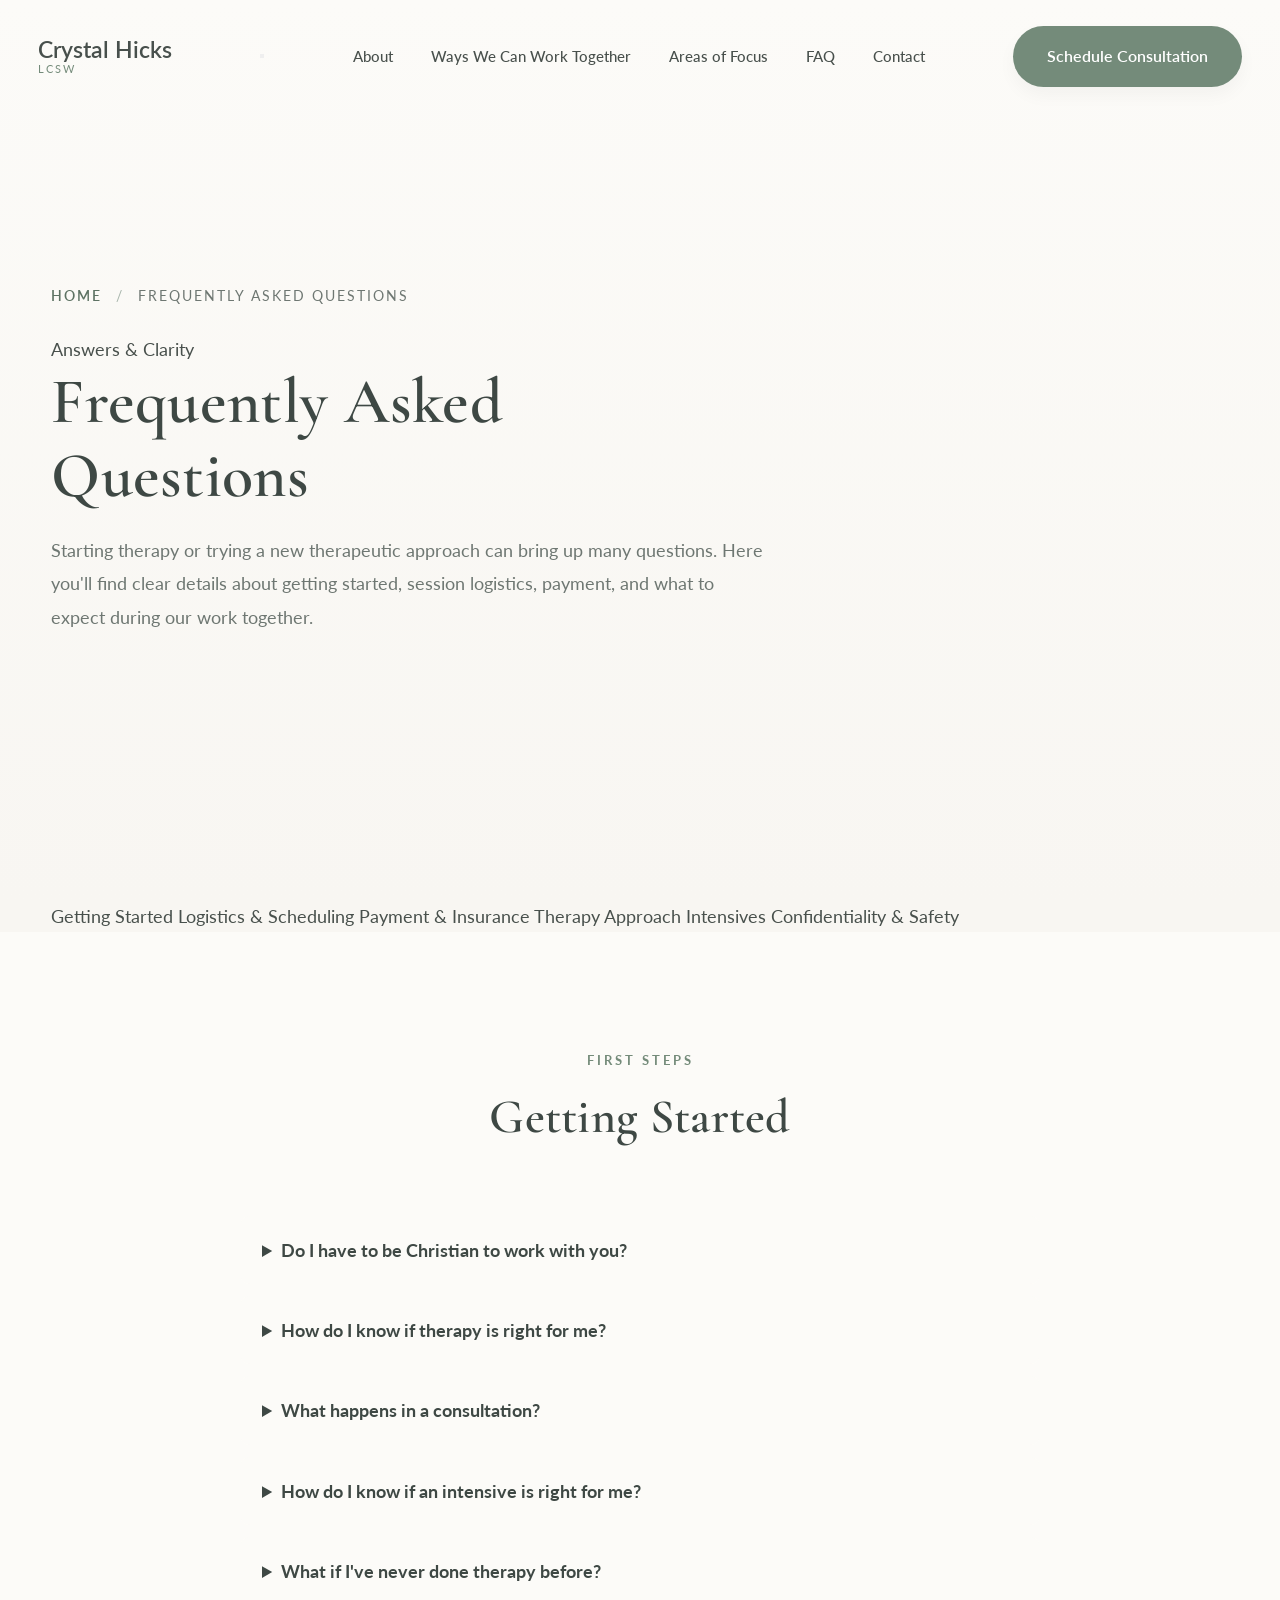
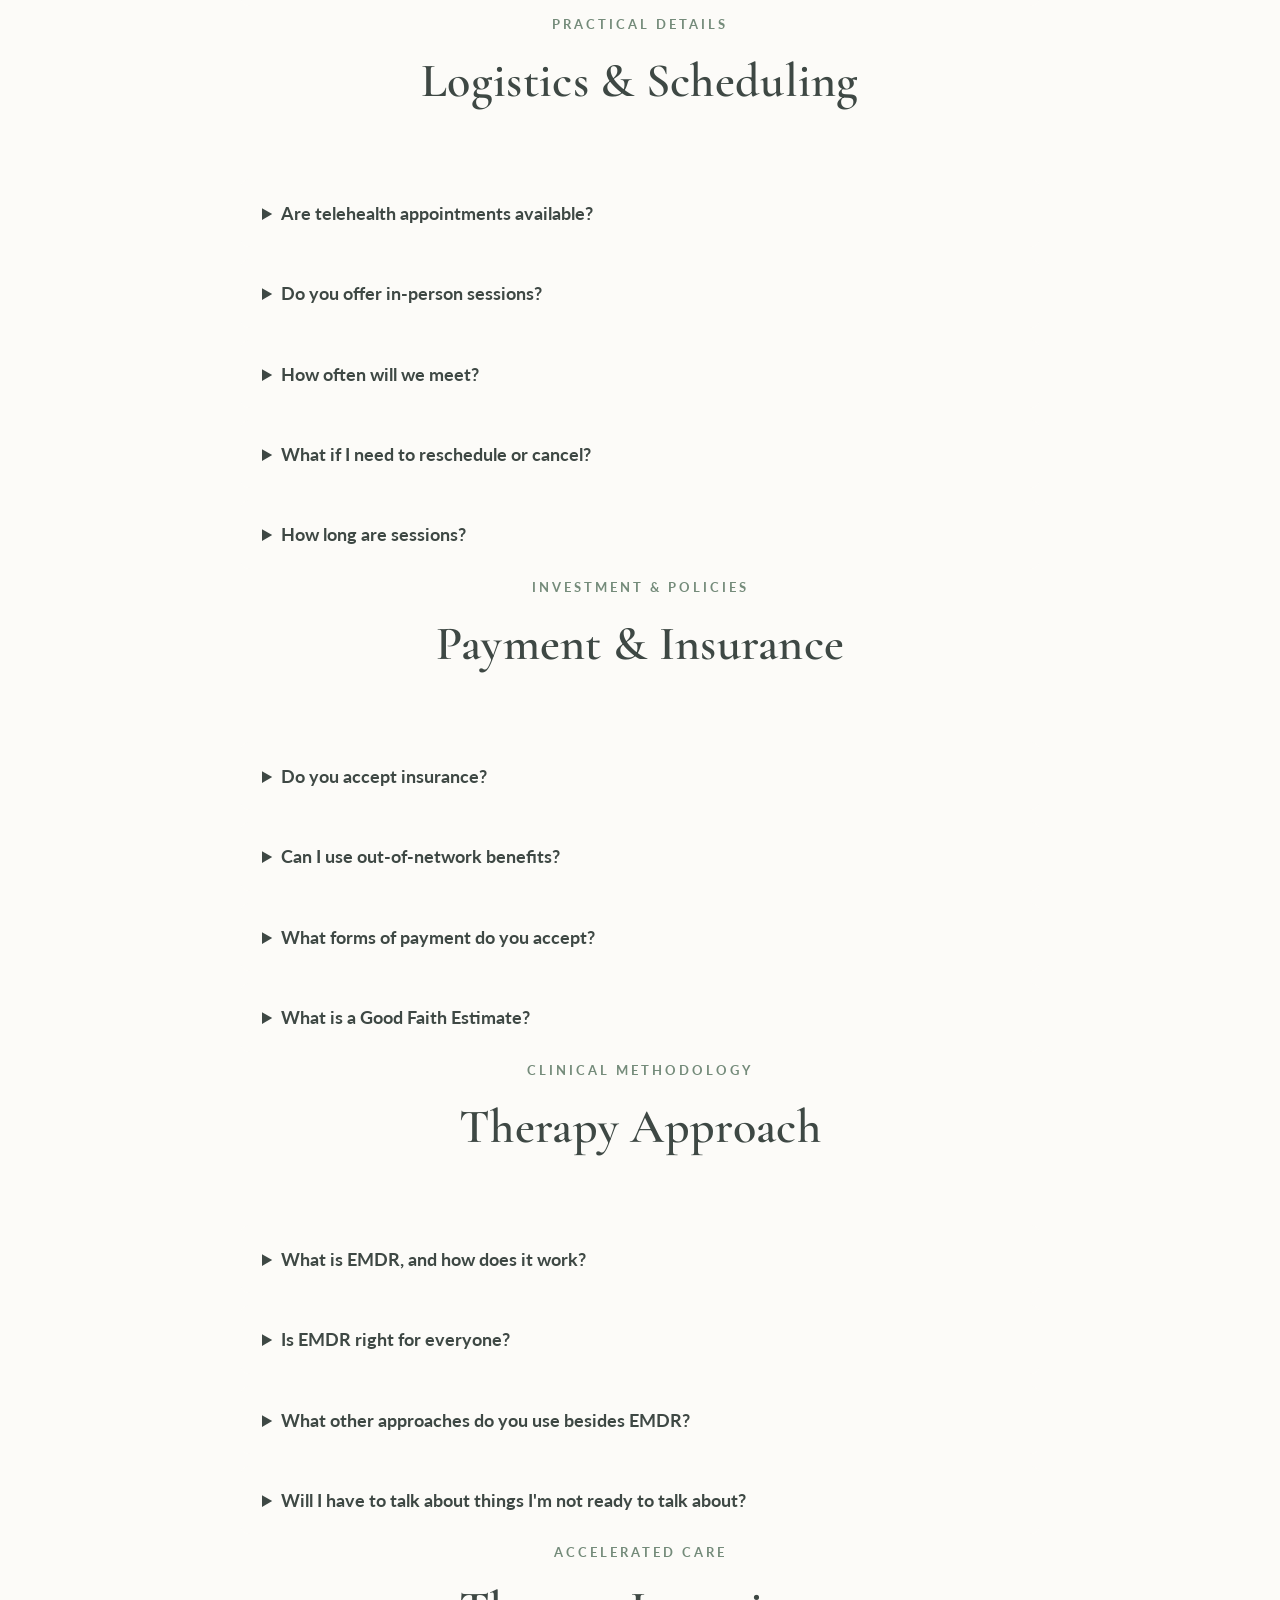
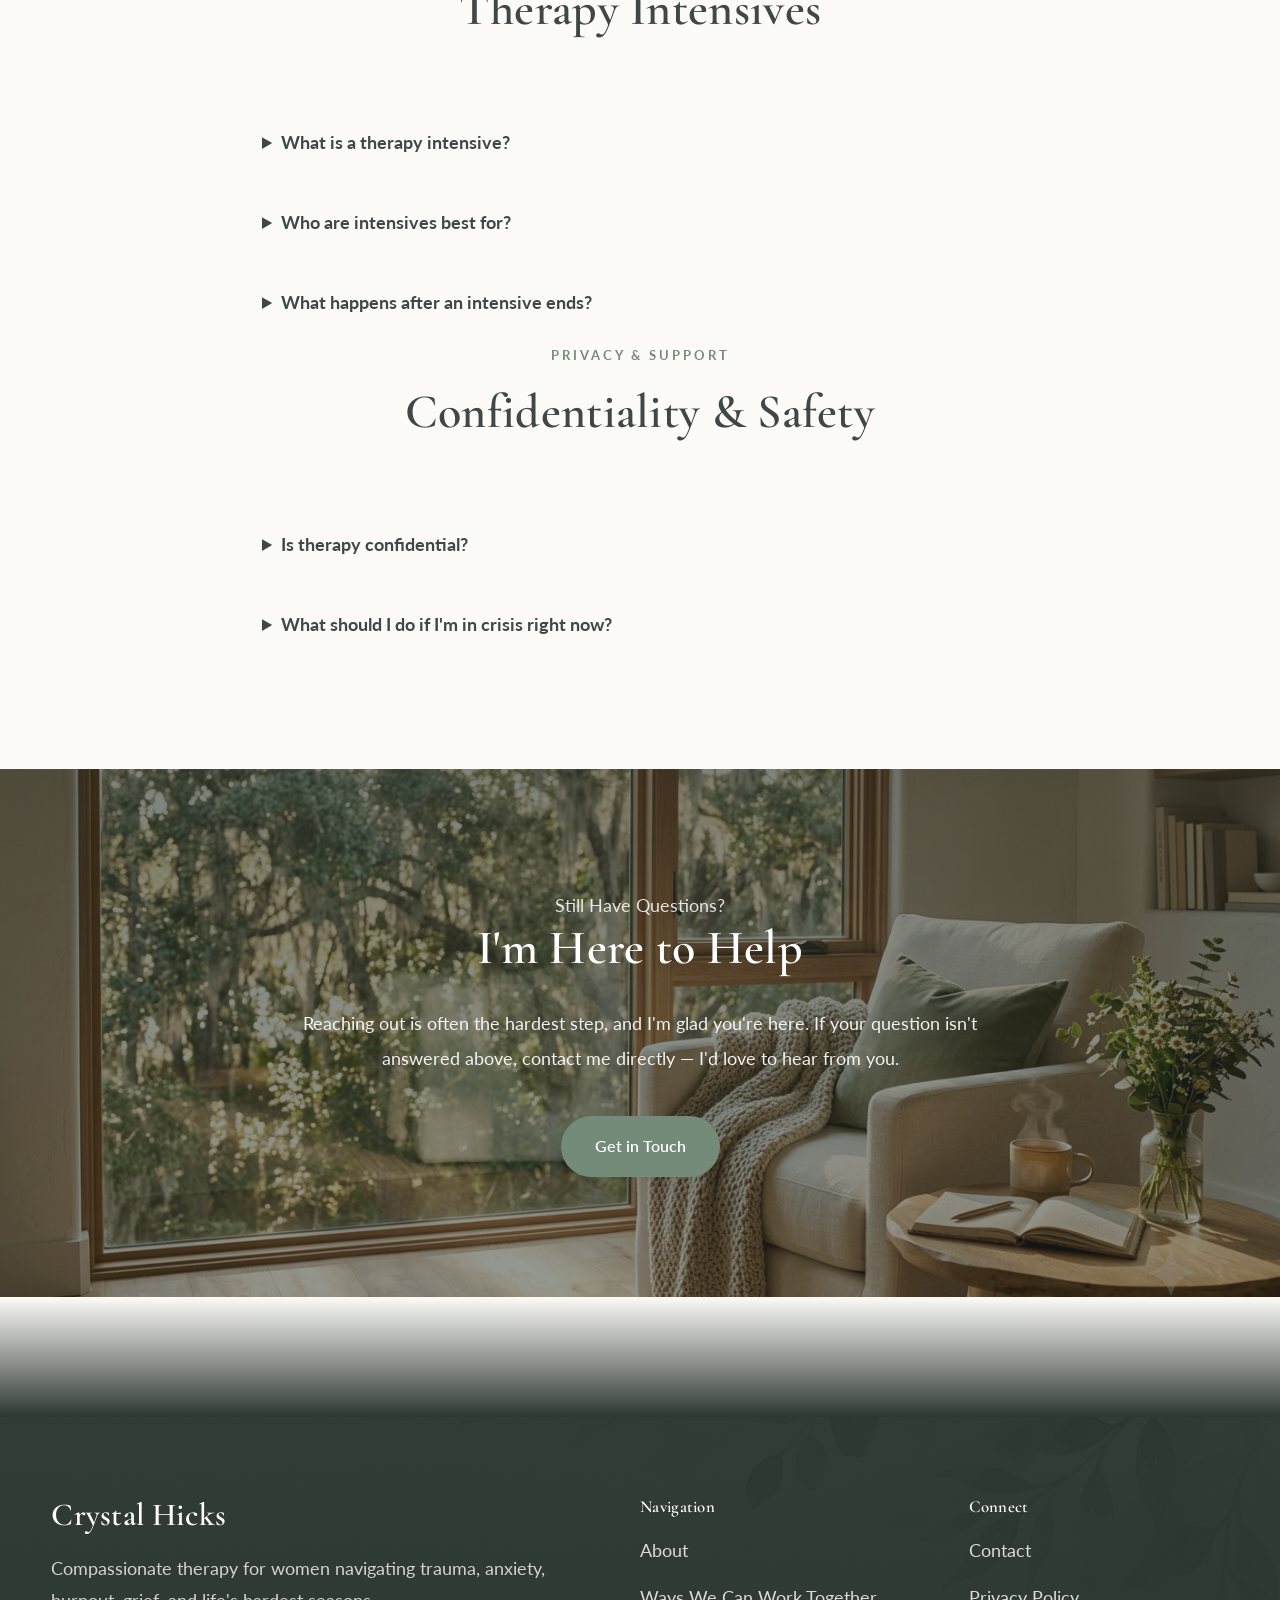
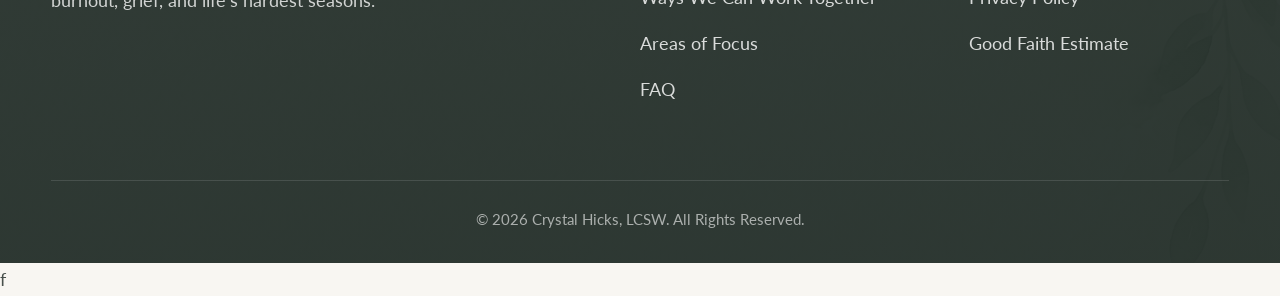
==== faq.html @ 6d74cfd7 "Add FAQ page structure in faq.html This file contains the HTML structure for the Frequently Asked Qu" ====
<!DOCTYPE html>
<html lang="en">

<head>
    <meta charset="UTF-8">
    <meta name="viewport" content="width=device-width, initial-scale=1.0">
    <title>Frequently Asked Questions | Crystal Hicks, LCSW</title>
    <meta name="description"
        content="Find answers to common questions about getting started with therapy, telehealth logistics, insurance, EMDR, and therapy intensives with Crystal Hicks, LCSW.">
    
    <link rel="preconnect" href="https://fonts.googleapis.com">
    <link rel="preconnect" href="https://fonts.gstatic.com" crossorigin>
    <link rel="stylesheet" href="css/styles.css">

    <script defer src="js/script.js"></script>
</head>

<body>

    <!-- ========================================= -->
    <!-- HEADER -->
    <!-- ========================================= -->
    <header id="header">
        <nav class="navbar">
            <a href="index.html" class="logo">
                <span class="logo-name">Crystal Hicks</span>
                <span class="logo-credentials">LCSW</span>
            </a>

            <button class="mobile-toggle" aria-label="Toggle Navigation">
                <span></span>
                <span></span>
                <span></span>
            </button>

            <div class="nav-links">
                <a href="index.html#about">About</a>
                <a href="ways_we_can_work_together.html">Ways We Can Work Together</a>
                <a href="index.html#focus">Areas of Focus</a>
                <a href="faq.html" class="active">FAQ</a>
                <a href="index.html#contact">Contact</a>
            </div>

            <a href="index.html#contact" class="btn btn-primary">
                Schedule Consultation
            </a>
        </nav>
    </header>

    <!-- ========================================= -->
    <!-- PAGE HERO -->
    <!-- ========================================= -->
    <section class="page-hero">
        <div class="container">
            <div class="breadcrumbs">
                <a href="index.html">Home</a>
                <span>/</span>
                Frequently Asked Questions
            </div>

            <div class="page-hero-content">
                <div class="eyebrow">Answers &amp; Clarity</div>
                <h1>Frequently Asked<br>Questions</h1>
                <p>
                    Starting therapy or trying a new therapeutic approach can bring up many questions. 
                    Here you'll find clear details about getting started, session logistics, payment, 
                    and what to expect during our work together.
                </p>
            </div>
        </div>
    </section>

    <!-- ========================================= -->
    <!-- FAQ CATEGORY NAV -->
    <!-- ========================================= -->
    <section class="faq-nav-section">
        <div class="container">
            <div class="faq-category-nav">
                <a href="#getting-started" class="faq-nav-link">Getting Started</a>
                <a href="#logistics" class="faq-nav-link">Logistics &amp; Scheduling</a>
                <a href="#payment" class="faq-nav-link">Payment &amp; Insurance</a>
                <a href="#approach" class="faq-nav-link">Therapy Approach</a>
                <a href="#intensives" class="faq-nav-link">Intensives</a>
                <a href="#confidentiality" class="faq-nav-link">Confidentiality &amp; Safety</a>
            </div>
        </div>
    </section>

    <!-- ========================================= -->
    <!-- MAIN FAQ CONTENT -->
    <!-- ========================================= -->
    <section class="section section-light">
        <div class="container narrow">

            <!-- GETTING STARTED -->
            <div id="getting-started" class="faq-category-block">
                <div class="section-header align-left">
                    <div class="eyebrow">First Steps</div>
                    <h2>Getting Started</h2>
                </div>

                <div class="faq-group">
                    <details>
                        <summary>Do I have to be Christian to work with you?</summary>
                        <p>No. My practice welcomes women from all backgrounds. Faith integration is always optional and only included if it aligns with your goals and preferences.</p>
                    </details>

                    <details>
                        <summary>How do I know if therapy is right for me?</summary>
                        <p>If you're feeling overwhelmed, stuck, or like you're carrying more than you can hold alone, therapy can help. You don't need a crisis or a diagnosis to benefit from support — many women come simply because they're ready for something to feel different.</p>
                    </details>

                    <details>
                        <summary>What happens in a consultation?</summary>
                        <p>The consultation is a brief, no-pressure conversation where we get to know each other. You'll share a little about what brings you to therapy, and I'll explain how I work so we can decide together whether it feels like a good fit.</p>
                    </details>

                    <details>
                        <summary>How do I know if an intensive is right for me?</summary>
                        <p>During your consultation we'll discuss your goals, history, schedule, and determine together whether weekly sessions or an intensive experience is the best fit.</p>
                    </details>

                    <details>
                        <summary>What if I've never done therapy before?</summary>
                        <p>That's completely okay. We'll go at your pace, and I'll walk you through what to expect at each step. There's no "wrong way" to begin.</p>
                    </details>
                </div>
            </div>

            <!-- LOGISTICS & SCHEDULING -->
            <div id="logistics" class="faq-category-block">
                <div class="section-header align-left">
                    <div class="eyebrow">Practical Details</div>
                    <h2>Logistics &amp; Scheduling</h2>
                </div>

                <div class="faq-group">
                    <details>
                        <summary>Are telehealth appointments available?</summary>
                        <p>Yes. Secure telehealth appointments are available throughout the state of Florida for clients who prefer remote therapy.</p>
                    </details>

                    <details>
                        <summary>Do you offer in-person sessions?</summary>
                        <p>In-person sessions are not currently offered.</p>
                    </details>

                    <details>
                        <summary>How often will we meet?</summary>
                        <p>Most clients begin with weekly or bi-weekly sessions. Some prefer the focused pace of a therapy intensive instead. We'll figure out what fits your life and your goals during your consultation.</p>
                    </details>

                    <details>
                        <summary>What if I need to reschedule or cancel?</summary>
                        <p>Please provide at least 24 hours' notice. Late cancellations or missed appointments may be subject to a fee.</p>
                    </details>

                    <details>
                        <summary>How long are sessions?</summary>
                        <p>Standard sessions are 50 minutes. Extended 90-minute sessions are also available for deeper processing or EMDR work, along with 1-day and 2-day therapy intensives for those wanting more concentrated support.</p>
                    </details>
                </div>
            </div>

            <!-- PAYMENT & INSURANCE -->
            <div id="payment" class="faq-category-block">
                <div class="section-header align-left">
                    <div class="eyebrow">Investment &amp; Policies</div>
                    <h2>Payment &amp; Insurance</h2>
                </div>

                <div class="faq-group">
                    <details>
                        <summary>Do you accept insurance?</summary>
                        <p>This practice is self-pay, allowing therapy to remain personalized, private, and focused entirely on your treatment goals rather than insurance requirements.</p>
                    </details>

                    <details>
                        <summary>Can I use out-of-network benefits?</summary>
                        <p>Yes — upon request, I can provide a superbill you can submit to your insurance company for possible out-of-network reimbursement. Coverage varies by plan, so I'd recommend checking with your insurer directly.</p>
                    </details>

                    <details>
                        <summary>What forms of payment do you accept?</summary>
                        <p>HSA/FSA cards, debit, and credit cards are accepted.</p>
                    </details>

                    <details>
                        <summary>What is a Good Faith Estimate?</summary>
                        <p>Under the No Surprises Act, clients who are not using insurance have the right to receive a Good Faith Estimate of expected costs before treatment begins. <a href="#good-faith-estimate" class="inline-link">Learn more about Good Faith Estimates</a>.</p>
                    </details>
                </div>
            </div>

            <!-- THERAPY APPROACH -->
            <div id="approach" class="faq-category-block">
                <div class="section-header align-left">
                    <div class="eyebrow">Clinical Methodology</div>
                    <h2>Therapy Approach</h2>
                </div>

                <div class="faq-group">
                    <details>
                        <summary>What is EMDR, and how does it work?</summary>
                        <p>EMDR (Eye Movement Desensitization and Reprocessing) is an evidence-based therapy that helps the brain process distressing memories so they no longer carry the same emotional intensity. Many clients find it allows them to move forward with greater peace, confidence, and emotional freedom.</p>
                    </details>

                    <details>
                        <summary>Is EMDR right for everyone?</summary>
                        <p>Not necessarily — readiness for EMDR depends on your history, goals, and where you are in your healing process. We'll discuss whether it's a good fit for you together, and there's no pressure to move faster than feels right.</p>
                    </details>

                    <details>
                        <summary>What other approaches do you use besides EMDR?</summary>
                        <p>My work is trauma-informed and evidence-based, drawing on approaches tailored to each client's needs and pace. Every treatment plan is personalized rather than one-size-fits-all. I often incorporate modalities such as Cognitive Behavioral Therapy (CBT) and Acceptance and Commitment Therapy (ACT).</p>
                    </details>

                    <details>
                        <summary>Will I have to talk about things I'm not ready to talk about?</summary>
                        <p>No. You are always in control of your pace. Healing happens safely — not by force.</p>
                    </details>
                </div>
            </div>

            <!-- INTENSIVES -->
            <div id="intensives" class="faq-category-block">
                <div class="section-header align-left">
                    <div class="eyebrow">Accelerated Care</div>
                    <h2>Therapy Intensives</h2>
                </div>

                <div class="faq-group">
                    <details>
                        <summary>What is a therapy intensive?</summary>
                        <p>An intensive is an extended block of therapy time — either a single day or two days — designed for women who want meaningful progress without waiting months of weekly sessions. It includes built-in breaks for rest and reflection, and a clear aftercare plan.</p>
                    </details>

                    <details>
                        <summary>Who are intensives best for?</summary>
                        <p>Women navigating complex trauma, major life transitions, or those who want focused, concentrated progress — as well as women with limited time for ongoing weekly therapy but who still want deep, meaningful work.</p>
                    </details>

                    <details>
                        <summary>What happens after an intensive ends?</summary>
                        <p>You'll leave with a personalized aftercare plan and recommendations for continued support, whether that means periodic check-ins, weekly sessions, or simply integrating what you've learned on your own.</p>
                    </details>
                </div>
            </div>

            <!-- CONFIDENTIALITY & SAFETY -->
            <div id="confidentiality" class="faq-category-block">
                <div class="section-header align-left">
                    <div class="eyebrow">Privacy &amp; Support</div>
                    <h2>Confidentiality &amp; Safety</h2>
                </div>

                <div class="faq-group">
                    <details>
                        <summary>Is therapy confidential?</summary>
                        <p>Yes. What you share in session is protected by confidentiality laws, with a few limited legal exceptions (such as risk of harm to yourself or others, or abuse of a child, elder, or dependent adult) — I'll review these with you at the start of our work together.</p>
                    </details>

                    <details>
                        <summary>What should I do if I'm in crisis right now?</summary>
                        <div class="crisis-box">
                            <p><strong>If you are in crisis or experiencing a mental health emergency:</strong></p>
                            <p>Please call or text <strong>988</strong> (Suicide &amp; Crisis Lifeline), available 24/7, or go to your nearest emergency room.</p>
                            <p class="small-note"><em>Please note: This website and contact form are not monitored in real time.</em></p>
                        </div>
                    </details>
                </div>
            </div>

        </div>
    </section>

    <!-- ========================================= -->
    <!-- CLOSING CTA -->
    <!-- ========================================= -->
    <section class="cta-section">
        <div class="cta-overlay">
            <div class="container">
                <div class="cta-content fade-up">
                    <div class="eyebrow">Still Have Questions?</div>
                    <h2>I'm Here to Help</h2>
                    <p>
                        Reaching out is often the hardest step, and I'm glad you're here. 
                        If your question isn't answered above, contact me directly — I'd love to hear from you.
                    </p>
                    <a href="index.html#contact" class="btn btn-primary">
                        Get in Touch
                    </a>
                </div>
            </div>
        </div>
    </section>

    <!-- ========================================= -->
    <!-- FOOTER -->
    <!-- ========================================= -->
    <div class="footer-transition"></div>
    <footer>
        <div class="container">
            <div class="footer-grid">
                <div>
                    <h3>Crystal Hicks</h3>
                    <p>
                        Compassionate therapy for women navigating
                        trauma, anxiety, burnout, grief, and life's
                        hardest seasons.
                    </p>
                </div>
                <div>
                    <h4>Navigation</h4>
                    <a href="index.html#about">About</a>
                    <a href="ways_we_can_work_together.html">Ways We Can Work Together</a>
                    <a href="index.html#focus">Areas of Focus</a>
                    <a href="faq.html">FAQ</a>
                </div>
                <div>
                    <h4>Connect</h4>
                    <a href="index.html#contact">Contact</a>
                    <a href="#">Privacy Policy</a>
                    <a href="#">Good Faith Estimate</a>
                </div>
            </div>
            <div class="footer-bottom">
                © 2026 Crystal Hicks, LCSW. All Rights Reserved.
            </div>
        </div>
    </footer>

</body>
</html>f
---- css/styles.css ----
/*=========================================================
 Crystal Hicks, LCSW
 Boutique Therapy Website
 Design System v1.0
=========================================================*/


/*=========================================================
Google Fonts
=========================================================*/

@import url('https://fonts.googleapis.com/css2?family=Cormorant+Garamond:wght@400;500;600;700&family=Lato:wght@300;400;500;700&display=swap');


/*=========================================================
CSS Variables
=========================================================*/

:root{

/* Brand Colors */

--sage:#748B7A;
--sage-light:#A7B5AB;
--sage-dark:#5D7263;

--cream:#F8F6F2;
--warm-white:#FCFBF8;
--taupe:#C9B8A6;
--charcoal:#3E4844;

--gold:#B59A62;

--text:#48504C;
--text-light:#6E7772;

--white:#FFFFFF;

--shadow-sm:
0 8px 18px rgba(0,0,0,.04);

--shadow-md:
0 18px 45px rgba(0,0,0,.08);

--shadow-lg:
0 35px 80px rgba(0,0,0,.12);

--radius-sm:10px;
--radius-md:18px;
--radius-lg:28px;

--transition:.35s ease;

--content-width:1200px;

}



/*=========================================================
Reset
=========================================================*/

*{
margin:0;
padding:0;
box-sizing:border-box;
}

html{

scroll-behavior:smooth;

}

body{

background:var(--cream);

font-family:'Lato',sans-serif;

color:var(--text);

font-size:18px;

line-height:1.8;

-webkit-font-smoothing:antialiased;

overflow-x:hidden;

}



/*=========================================================
Typography
=========================================================*/

h1,
h2,
h3,
h4{

font-family:"Cormorant Garamond",serif;

font-weight:600;

color:var(--charcoal);

letter-spacing:.3px;

line-height:1.15;

}

h1{

font-size:4.6rem;

margin-bottom:28px;

}

h2{

font-size:3rem;

margin-bottom:18px;

}

h3{

font-size:2rem;

margin-bottom:16px;

}

h4{

font-size:1.35rem;

}

p{

margin-bottom:20px;

color:var(--text-light);

}

strong{

color:var(--charcoal);

font-weight:700;

}

a{

text-decoration:none;

transition:var(--transition);

color:inherit;

}

ul{

list-style:none;

}



/*=========================================================
Images
=========================================================*/

img{

max-width:100%;

display:block;

}



/*=========================================================
Containers
=========================================================*/

.container{

width:min(92%,var(--content-width));

margin:auto;

}

.section{

padding:110px 0;

position:relative;

}

.section-light{

background:var(--warm-white);

}

.section-cream{

background:var(--cream);

}



/*=========================================================
Buttons
=========================================================*/

.btn{

display:inline-flex;

align-items:center;

justify-content:center;

padding:16px 34px;

border-radius:999px;

font-weight:600;

font-size:1rem;

cursor:pointer;

transition:var(--transition);

}

.btn-primary{

background:var(--sage);

color:white;

box-shadow:var(--shadow-sm);

}

.btn-primary:hover{

background:var(--sage-dark);

transform:translateY(-3px);

box-shadow:var(--shadow-md);

}

.btn-outline{

background:white;

border:2px solid var(--sage);

color:var(--sage);

}

.btn-outline:hover{

background:var(--sage);

color:white;

}



/*=========================================================
Navigation
=========================================================*/

header{

position:fixed;

top:0;

left:0;

width:100%;

z-index:1000;

transition:.4s;

}

header.scrolled{

background:rgba(252,251,248,.96);

backdrop-filter:blur(14px);

box-shadow:0 2px 18px rgba(0,0,0,.05);

}

nav{

width:min(94%,1300px);

margin:auto;

display:flex;

justify-content:space-between;

align-items:center;

padding:26px 0;

}

.logo{

    display:flex;

    flex-direction:column;

    justify-content:center;

    line-height:1.1;

}

.logo-name{

    font-size:1.45rem;

    font-weight:600;

}

.logo-credentials{

    font-size:.70rem;

    letter-spacing:.18em;

    color:var(--sage);

    text-transform:uppercase;

}

.nav-links{

display:flex;

align-items:center;

gap:38px;

}

.nav-links a{

font-size:.95rem;

font-weight:500;

position:relative;

}

.nav-links a::after{

content:"";

position:absolute;

left:0;

bottom:-6px;

width:0;

height:2px;

background:var(--sage);

transition:var(--transition);

}

.nav-links a:hover::after{

width:100%;

}



/*=========================================================
Hero
=========================================================*/

.hero{

padding-top:180px;

padding-bottom:130px;

min-height:100vh;

display:flex;

align-items:center;

background:linear-gradient(
180deg,
#fcfbf8 0%,
#f8f6f2 100%
);

}

.hero-grid{

display:grid;

grid-template-columns:1.15fr .85fr;

gap:80px;

align-items:center;

}

.hero-text{

max-width:620px;

}

.hero-subtitle{

text-transform:uppercase;

letter-spacing:4px;

font-size:.85rem;

font-weight:700;

color:var(--sage);

margin-bottom:18px;

}

.hero h1{

margin-bottom:24px;

}

.hero p{

font-size:1.18rem;

margin-bottom:36px;

}

.hero-buttons{

display:flex;

gap:18px;

flex-wrap:wrap;

margin-top:30px;

}



/*=========================================================
Hero Image
=========================================================*/

.hero-image{

position:relative;

}

.hero-image img{

border-radius:30px;

box-shadow:var(--shadow-lg);

}

.hero-image::before{

content:"";

position:absolute;

width:95%;

height:95%;

background:var(--sage-light);

opacity:.18;

top:-25px;

right:-25px;

border-radius:30px;

z-index:-1;

}

.hero-badge{

position:absolute;

bottom:25px;

left:-35px;

background:white;

padding:22px 28px;

border-radius:20px;

box-shadow:var(--shadow-md);

max-width:260px;

}

.hero-badge h4{

margin-bottom:8px;

}

.hero-badge p{

font-size:.9rem;

margin:0;

}
/*=========================================================
SECTION HEADERS
=========================================================*/

.section-header{

    max-width:760px;

    margin:0 auto 70px;

    text-align:center;

}

.section-header .eyebrow{

    display:inline-block;

    color:var(--sage);

    font-size:.8rem;

    text-transform:uppercase;

    letter-spacing:3px;

    font-weight:700;

    margin-bottom:18px;

}

.section-header h2{

    margin-bottom:20px;

}

.section-header p{

    font-size:1.1rem;

}



/*=========================================================
WAYS WE CAN WORK TOGETHER
=========================================================*/

.services{

    display:grid;

    grid-template-columns:repeat(4,1fr);

    gap:28px;

}

.service-card{

    background:var(--warm-white);

    border-radius:26px;

    overflow:hidden;

    box-shadow:var(--shadow-sm);

    transition:var(--transition);

    display:flex;

    flex-direction:column;

    height:100%;

}

.service-card:hover{

    transform:translateY(-10px);

    box-shadow:var(--shadow-lg);

}

.service-image{

    aspect-ratio:4/3;

    overflow:hidden;

    background:#d8ddd9;

}

.service-image img{

    width:100%;

    height:100%;

    object-fit:cover;

    transition:1.2s;

}

.service-card:hover .service-image img{

    transform:scale(1.08);

}

.service-content{

    padding:32px;

    display:flex;

    flex-direction:column;

    flex:1;

}

.service-content h3{

    margin-bottom:16px;

}

.service-content p{

    margin-bottom:24px;

}

.service-list{

    margin-top:auto;

}

.service-list li{

    margin-bottom:10px;

    color:var(--text);

    padding-left:22px;

    position:relative;

}

.service-list li::before{

    content:"✓";

    position:absolute;

    left:0;

    color:var(--sage);

    font-weight:bold;

}



/*=========================================================
AREAS OF FOCUS
=========================================================*/

.focus-grid{

    display:grid;

    grid-template-columns:repeat(2,1fr);

    gap:40px;

}

.focus-card{

    display:grid;

    grid-template-columns:230px 1fr;

    background:white;

    border-radius:28px;

    overflow:hidden;

    box-shadow:var(--shadow-sm);

    transition:var(--transition);

}

.focus-card:hover{

    transform:translateY(-8px);

    box-shadow:var(--shadow-md);

}

.focus-photo{

    overflow:hidden;

}

.focus-photo img{

    width:100%;

    height:100%;

    object-fit:cover;

    transition:1s;

}

.focus-card:hover img{

    transform:scale(1.06);

}

.focus-content{

    padding:34px;

}

.focus-content h3{

    margin-bottom:14px;

}

.focus-content p{

    margin-bottom:18px;

}

.focus-tags{

    display:flex;

    flex-wrap:wrap;

    gap:10px;

    margin-top:22px;

}

.focus-tags span{

    background:rgba(116,139,122,.12);

    color:var(--sage-dark);

    padding:8px 14px;

    border-radius:999px;

    font-size:.82rem;

    font-weight:600;

}



/*=========================================================
EMDR FEATURE
=========================================================*/

.emdr{

    display:grid;

    grid-template-columns:1fr 1fr;

    gap:80px;

    align-items:center;

}

.emdr-photo{

    position:relative;

}

.emdr-photo img{

    border-radius:28px;

    box-shadow:var(--shadow-lg);

}

.emdr-photo::after{

    content:"";

    position:absolute;

    inset:-20px;

    border:2px solid rgba(116,139,122,.2);

    border-radius:30px;

    z-index:-1;

}

.emdr-content ul{

    margin-top:28px;

}

.emdr-content li{

    margin-bottom:16px;

    padding-left:28px;

    position:relative;

}

.emdr-content li::before{

    content:"✦";

    color:var(--sage);

    position:absolute;

    left:0;

}



/*=========================================================
ABOUT SECTION
=========================================================*/

.about-section{

    position:relative;

    overflow:hidden;

    background-image:
        linear-gradient(
            rgba(252,251,248,.90),
            rgba(248,246,242,.92)
        ),
        url("../images/about-background.jpg");

    background-size:cover;

    background-position:center center;

    background-repeat:no-repeat;

}

.about{

    display:grid;

    grid-template-columns:420px 1fr;

    gap:90px;

    align-items:center;

    position:relative;

    z-index:2;

}

.about-photo{

    position:relative;

}

.about-photo img{

    width:100%;

    display:block;

    border-radius:34px;

    border:8px solid rgba(255,255,255,.95);

    box-shadow:
        0 25px 70px rgba(0,0,0,.15);

}

.about-photo::after{

    content:"";

    position:absolute;

    width:100%;

    height:100%;

    top:22px;

    left:22px;

    border-radius:34px;

    border:2px solid rgba(116,139,122,.18);

    z-index:-1;

}

.about-content{

    max-width:700px;

}

.about-content h2{

    margin-bottom:28px;

}

.about-content p{

    font-size:1.08rem;

    margin-bottom:24px;

}

.credentials{

    margin:38px 0;

}



/*=========================================================
QUOTE BLOCK
=========================================================*/

.quote{

    background:white;

    border-left:6px solid var(--sage);

    padding:40px;

    border-radius:20px;

    box-shadow:var(--shadow-sm);

    margin-top:50px;

}

.quote p{

    font-family:"Cormorant Garamond",serif;

    font-size:2rem;

    color:var(--charcoal);

    line-height:1.4;

    margin-bottom:16px;

}

.quote span{

    color:var(--sage);

    font-weight:600;

}



/*=========================================================
FAQ
=========================================================*/

.faq{

    max-width:900px;

    margin:auto;

}

.faq-item{

    background:white;

    border-radius:18px;

    margin-bottom:18px;

    overflow:hidden;

    box-shadow:var(--shadow-sm);

}

.faq-question{

    padding:28px 34px;

    cursor:pointer;

    display:flex;

    justify-content:space-between;

    align-items:center;

    font-weight:700;

}

.faq-question:hover{

    background:#fafaf8;

}

.faq-answer{

    padding:0 34px;

    max-height:0;

    overflow:hidden;

    transition:max-height .45s ease,padding .35s ease;

}

.faq-item.active .faq-answer{

    max-height:500px;

    padding:0 34px 30px;

}

.faq-icon{

    font-size:1.5rem;

    color:var(--sage);

    transition:.3s;

}

.faq-item.active .faq-icon{

    transform:rotate(45deg);

}



/*=========================================================
CALL TO ACTION
=========================================================*/

.cta-section{

    position:relative;

    background-image:url("../images/cta.jpg");

    background-size:cover;

    background-position:center;

    background-repeat:no-repeat;

    min-height:520px;

    display:flex;

    align-items:center;

}

.cta-overlay{

    width:100%;

    background:

        linear-gradient(

            rgba(34,43,39,.58),

            rgba(34,43,39,.48)

        );

    padding:120px 0;

}

.cta-content{

    max-width:760px;

    margin:auto;

    text-align:center;

    color:white;

}

.cta-content .eyebrow{

    color:rgba(255,255,255,.85);

}

.cta-content h2{

    color:white;

    margin-bottom:30px;

}

.cta-content p{

    color:rgba(255,255,255,.92);

    font-size:1.15rem;

    line-height:1.9;

    margin-bottom:40px;

    max-width:680px;

    margin-left:auto;

    margin-right:auto;

}





/*=========================================================
FOOTER
=========================================================*/

footer{

    position:relative;

    overflow:hidden;

    background-image:

        linear-gradient(

            rgba(37,48,43,.94),

            rgba(37,48,43,.96)

        ),

        url("../images/footer.jpg");

    background-size:cover;

    background-position:center;

    background-repeat:no-repeat;

    color:white;

    padding:80px 0 30px;

}

.footer-grid{

    display:grid;

    grid-template-columns:2fr 1fr 1fr;

    gap:70px;

    margin-bottom:60px;

}

footer h3{

    color:white;

    margin-bottom:18px;

}

footer h4{

    color:white;

    margin-bottom:18px;

    font-size:1.05rem;

}

footer p{

    color:rgba(255,255,255,.78);

    line-height:1.8;

}

footer a{

    display:block;

    color:rgba(255,255,255,.82);

    text-decoration:none;

    margin-bottom:14px;

    transition:var(--transition);

}

footer a:hover{

    color:white;

    transform:translateX(5px);

}

.footer-bottom{

    border-top:1px solid rgba(255,255,255,.12);

    padding-top:25px;

    text-align:center;

    color:rgba(255,255,255,.60);

    font-size:.95rem;

}

}
/*=========================================================
CONTACT SECTION
=========================================================*/

.contact-grid{

    display:grid;

    grid-template-columns:1fr 1fr;

    gap:70px;

    align-items:start;

}

.contact-info{

    display:flex;

    flex-direction:column;

    gap:28px;

}

.contact-card{

    display:flex;

    align-items:flex-start;

    gap:20px;

    padding:28px;

    background:var(--warm-white);

    border-radius:22px;

    box-shadow:var(--shadow-sm);

    transition:var(--transition);

}

.contact-card:hover{

    transform:translateY(-5px);

    box-shadow:var(--shadow-md);

}

.contact-icon{

    width:58px;

    height:58px;

    border-radius:50%;

    background:rgba(116,139,122,.12);

    display:flex;

    align-items:center;

    justify-content:center;

    font-size:1.4rem;

    color:var(--sage);

    flex-shrink:0;

}

.contact-form{

    background:white;

    padding:42px;

    border-radius:30px;

    box-shadow:var(--shadow-md);

}

.contact-form h3{

    margin-bottom:26px;

}

.form-group{

    margin-bottom:22px;

}

label{

    display:block;

    margin-bottom:8px;

    font-weight:600;

    color:var(--charcoal);

}

input,
textarea,
select{

    width:100%;

    padding:16px 18px;

    border:1px solid #d7ddd8;

    border-radius:14px;

    background:white;

    font-family:'Lato',sans-serif;

    font-size:1rem;

    transition:var(--transition);

}

textarea{

    resize:vertical;

    min-height:180px;

}

input:focus,
textarea:focus,
select:focus{

    outline:none;

    border-color:var(--sage);

    box-shadow:0 0 0 4px rgba(116,139,122,.12);

}



/*=========================================================
SCROLL ANIMATIONS
=========================================================*/

.fade-up{

    opacity:0;

    transform:translateY(50px);

    transition:1s ease;

}

.fade-up.visible{

    opacity:1;

    transform:none;

}

.fade-left{

    opacity:0;

    transform:translateX(-50px);

    transition:1s ease;

}

.fade-left.visible{

    opacity:1;

    transform:none;

}

.fade-right{

    opacity:0;

    transform:translateX(50px);

    transition:1s ease;

}

.fade-right.visible{

    opacity:1;

    transform:none;

}



/*=========================================================
IMAGE OVERLAYS
=========================================================*/

.image-overlay{

    position:relative;

    overflow:hidden;

    border-radius:28px;

}

.image-overlay img{

    transition:1.2s;

}

.image-overlay:hover img{

    transform:scale(1.08);

}

.image-overlay::after{

    content:"";

    position:absolute;

    inset:0;

    background:linear-gradient(

        rgba(0,0,0,0),

        rgba(0,0,0,.28)

    );

}



/*=========================================================
DECORATIVE BACKGROUNDS
=========================================================*/

.bg-leaf{

    position:absolute;

    width:420px;

    opacity:.05;

    right:-120px;

    top:60px;

    pointer-events:none;

}

.bg-circle{

    position:absolute;

    width:260px;

    height:260px;

    border-radius:50%;

    background:rgba(116,139,122,.05);

    z-index:-1;

}



/*=========================================================
UTILITY CLASSES
=========================================================*/

.text-center{

    text-align:center;

}

.mt-1{

    margin-top:1rem;

}

.mt-2{

    margin-top:2rem;

}

.mt-3{

    margin-top:3rem;

}

.mb-1{

    margin-bottom:1rem;

}

.mb-2{

    margin-bottom:2rem;

}

.mb-3{

    margin-bottom:3rem;

}

.hidden{

    display:none;

}

.shadow{

    box-shadow:var(--shadow-md);

}

.rounded{

    border-radius:28px;

}



/*=========================================================
RESPONSIVE
=========================================================*/

@media (max-width:1100px){

.hero-grid,
.about,
.emdr,
.contact-grid{

grid-template-columns:1fr;

gap:60px;

}

.services{

grid-template-columns:repeat(2,1fr);

}

.focus-grid{

grid-template-columns:1fr;

}

.focus-card{

grid-template-columns:220px 1fr;

}

.footer-grid{

grid-template-columns:1fr;

gap:40px;

}

}



@media (max-width:850px){

.hero{

padding-top:140px;

}

.hero h1{

font-size:3.3rem;

}

h2{

font-size:2.5rem;

}

nav{

padding:20px 0;

}

.nav-links{

display:none;

}

.mobile-toggle{

    display:none;

    flex-direction:column;

    justify-content:center;

    gap:5px;

    width:42px;

    height:42px;

    background:none;

    border:none;

    cursor:pointer;

}

.mobile-toggle span{

    display:block;

    width:28px;

    height:2px;

    background:var(--charcoal);

    border-radius:3px;

    transition:.3s;

}

.services{

grid-template-columns:1fr;

}

.focus-card{

grid-template-columns:1fr;

}

.about{

grid-template-columns:1fr;

}

.hero-buttons{

flex-direction:column;

align-items:flex-start;

}

.section{

padding:80px 0;

}

.quote p{

font-size:1.6rem;

}

}



@media (max-width:600px){

body{

font-size:16px;

}

.hero h1{

font-size:2.7rem;

}

.hero{

min-height:auto;

padding-bottom:90px;

}

.hero-badge{

position:relative;

left:auto;

bottom:auto;

margin-top:25px;

max-width:none;

}

.contact-form{

padding:28px;

}

.cta{

padding:60px 28px;

border-radius:24px;

}

.btn{

width:100%;

justify-content:center;

}

}



/*=========================================================
CUSTOM SCROLLBAR
=========================================================*/

::-webkit-scrollbar{

width:10px;

}

::-webkit-scrollbar-track{

background:var(--cream);

}

::-webkit-scrollbar-thumb{

background:var(--sage-light);

border-radius:20px;

}

::-webkit-scrollbar-thumb:hover{

background:var(--sage);

}



/*=========================================================
TEXT SELECTION
=========================================================*/

::selection{

background:rgba(116,139,122,.25);

color:var(--charcoal);

}

/*=========================================================
About Crystal background
=========================================================*/

.about-section{

    background-image:
        linear-gradient(
            rgba(252,251,248,.94),
            rgba(252,251,248,.94)
        ),
        url("../images/about-background.jpg");

    background-size:cover;

    background-position:center;

}

.about-divider{

    width:90px;

    height:3px;

    background:var(--sage);

    border-radius:20px;

    margin:28px 0 34px;

}

/*=========================================================
FOOTER TRANSITION
=========================================================*/

.footer-transition{

    height:120px;

    background:

        linear-gradient(

            to bottom,

            rgba(252,251,248,1),

            rgba(37,48,43,.96)

        );

}

/*=========================================================
LANDSCAPE DIVIDER
=========================================================*/

.landscape-divider{

    position:relative;

    height:460px;

    background-image:url("../images/divider.jpg");

    background-size:cover;

    background-position:center;

    background-repeat:no-repeat;

    display:flex;

    align-items:center;

}

.divider-overlay{

    width:100%;

    height:100%;

    display:flex;

    align-items:center;

    background:linear-gradient(

        rgba(34,43,39,.28),

        rgba(34,43,39,.18)

    );

}

.divider-text{

    max-width:560px;

    color:white;

}

.divider-text h2{

    color:white;

    font-size:3rem;

    margin-bottom:22px;

}

.divider-text p{

    color:rgba(255,255,255,.92);

    font-size:1.2rem;

    line-height:1.8;

}

/*=========================================================
SERVICE FOOTER
=========================================================*/

.service-footer{

    margin:30px -36px -36px;

    padding:28px 36px 36px;

    background:#E5EEE6;   /* lighter sage */

    border-top:1px solid rgba(0,0,0,.08);

    border-radius:0 0 24px 24px;

    text-align:center;

}

.price-label{

    text-transform:uppercase;

    letter-spacing:.18em;

    font-size:.75rem;

    color:#6F786F;

    font-weight:700;

    margin-bottom:10px;

}

.price{

    font-size:2.35rem;

    font-weight:300;

    color:var(--sage-dark);

    margin-bottom:24px;

}

.service-btn{

    display:inline-block;

    width:100%;

    padding:14px 22px;

    border-radius:0 0 28px 28px;

    background:var(--sage-dark);

    color:white;

    text-decoration:none;

    font-weight:600;

    transition:.3s ease;

}

.service-btn:hover{

    background:var(--sage);

    transform:translateY(-2px);

}

/*=========================================================
MOBILE OPTIMIZATION
(Desktop remains unchanged)
=========================================================*/

@media (max-width:768px){

/*=========================================
General Layout
=========================================*/

.section{

    padding:70px 0;

}

.container{

    width:min(94%, 1200px);

}

/*=========================================
Navigation (Mobile)
=========================================*/

/* Force header background to be solid on mobile */
header, 
header.scrolled {
    background: var(--warm-white) !important;
    box-shadow: 0 2px 12px rgba(0, 0, 0, 0.06);
}

.navbar {
    display: flex;
    flex-wrap: wrap;
    justify-content: space-between;
    align-items: center;
    padding: 14px 0;
}

/* Line 1 Left: Logo */
.logo {
    order: 1;
    flex: 0 1 auto;
}

.logo-name {
    font-size: 1.18rem;
}

.logo-credentials {
    font-size: 0.65rem;
}

/* Line 1 Right: Hamburger Toggle Button */
.mobile-toggle {
    order: 2;
    display: flex;
    flex-direction: column;
    justify-content: center;
    gap: 5px;
    width: 42px;
    height: 42px;
    background: transparent;
    border: none;
    cursor: pointer;
    padding: 0;
    margin: 0;
}

.mobile-toggle span {
    display: block;
    width: 26px;
    height: 2px;
    background: var(--charcoal);
    border-radius: 3px;
    transition: .3s;
}

/* Line 2: Full-Width Schedule Consultation Button */
.navbar > .btn {
    order: 3;
    flex: 0 0 100%;
    width: 100%;
    margin-top: 12px;
    padding: 12px 20px;
    font-size: 0.9rem;
    text-align: center;
    justify-content: center;
}

/* Line 3: Solid 2-Column Menu Panel */
.nav-links {
    display: none;
    order: 4;
    flex: 0 0 100%;
    width: 100%;
}

.nav-links.active {
    display: grid;
    grid-template-columns: repeat(2, 1fr);
    gap: 10px;
    width: 100%;
    background: var(--warm-white);
    padding: 16px 0 6px;
    margin-top: 12px;
    border-top: 1px solid rgba(0, 0, 0, 0.06);
}

/* Link Styles & Reordering */
.nav-links a {
    display: flex;
    align-items: center;
    justify-content: center;
    padding: 12px 10px;
    background: rgba(116, 139, 122, 0.1);
    color: var(--charcoal);
    border-radius: var(--radius-sm);
    font-size: 0.85rem;
    font-weight: 600;
    text-align: center;
    line-height: 1.2;
}

/* "Ways We Can Work Together" spans full-width across top */
.nav-links a[href="#services"] { 
    order: 1; 
    grid-column: span 2; 
}
 
.nav-links a[href="#focus"]    { order: 2; }
.nav-links a[href="#about"]    { order: 3; }
.nav-links a[href="#faq"]      { order: 4; }
.nav-links a[href="#contact"]  { order: 5; }
 
.nav-links a:hover,
.nav-links a:active {
    background: var(--sage);
    color: var(--white);
}

.nav-links a::after {
    display: none;
}
 
/*=========================================================
LOGO
=========================================================*/

.logo{

    display:flex;

    flex-direction:column;

    justify-content:center;

    align-items:flex-start;

    text-decoration:none;

    line-height:1.05;

}

@media(max-width:850px){

.logo-name{

    font-size:1.1rem;

}

.logo-credentials{

    font-size:.62rem;

}

}

/*=========================================
Hero
=========================================*/

.hero{

    min-height:100svh;

    padding-top:130px;

    text-align:center;

}

.hero h1{

    font-size:2.4rem;

    line-height:1.15;

}

.hero-subtitle{

    font-size:.95rem;

    line-height:1.8;

    margin-bottom:28px;

}

.hero-buttons{

    flex-direction:column;

    gap:14px;

}

.hero-buttons .btn{

    width:100%;

}

/*=========================================
Welcome
=========================================*/

.welcome{

    grid-template-columns:1fr;

    gap:45px;

}

.welcome-image{

    order:-1;

}

/*=========================================
Landscape Divider
=========================================*/

.landscape-divider{

    height:320px;

}

.divider-text{

    text-align:center;

    margin:auto;

}

.divider-text h2{

    font-size:2rem;

}

.divider-text p{

    font-size:1rem;

}

/*=========================================
Service Cards
=========================================*/

.services-grid{

    grid-template-columns:1fr;

    gap:28px;

}

.service-card{

    margin:0;

}

.service-footer{

    margin:30px -30px -30px;

    padding:24px 30px 30px;

}

.price{

    font-size:2rem;

}

.service-btn{

    width:100%;

}

/*=========================================
Areas of Focus
=========================================*/

.focus-grid{

    grid-template-columns:1fr;

}

/*=========================================
About
=========================================*/

.about{

    grid-template-columns:1fr;

    gap:45px;

}

.about-photo{

    max-width:320px;

    margin:auto;

}

.credentials{

    justify-content:center;

}

/*=========================================
CTA
=========================================*/

.cta-section{

    min-height:420px;

}

.cta-overlay{

    padding:80px 0;

}

.cta-content h2{

    font-size:2rem;

}

.cta-content p{

    font-size:1rem;

}

.cta-content .hero-buttons{

    flex-direction:column;

}

.cta-content .btn{

    width:100%;

}

/*=========================================
Contact
=========================================*/

.contact-grid{

    grid-template-columns:1fr;

}

/*=========================================
Footer
=========================================*/

.footer-grid{

    grid-template-columns:1fr;

    gap:40px;

    text-align:center;

}

}

/*=========================================================
 SUB-PAGE SPECIFIC STYLES (ways_we_can_work_together.html)
=========================================================*/

/* Narrow Container Utility */
.container.narrow {
    max-width: 800px;
    margin-left: auto;
    margin-right: auto;
}

/* Sub-page Hero Section */
.page-hero {
    padding-top:180px;
    padding-bottom:130px;
    min-height:100vh;
    display:flex;
    align-items:center;
    background: linear-gradient(180deg, var(--warm-white) 0%, var(--cream) 100%);
    position: relative;
}

.breadcrumbs {
    font-size: 0.85rem;
    text-transform: uppercase;
    letter-spacing: 2px;
    color: var(--text-light);
    margin-bottom: 24px;
}

.breadcrumbs a {
    color: var(--sage-dark);
    font-weight: 600;
}

.breadcrumbs span {
    margin: 0 8px;
    color: var(--sage-light);
}

.page-hero-content {
    max-width: 720px;
}

.page-hero-content h1 {
    font-size: 4rem;
    margin-bottom: 22px;
}

.page-hero-content p {
    font-size: 1.15rem;
    margin-bottom: 32px;
}

/* Comparison Section */
.comparison-grid {
    display: grid;
    grid-template-columns: 1fr 1fr;
    gap: 36px;
}

.comparison-card {
    background: var(--warm-white);
    padding: 42px;
    border-radius: var(--radius-md);
    box-shadow: var(--shadow-sm);
    transition: var(--transition);
    border: 1px solid rgba(116, 139, 122, 0.12);
}

.comparison-card:hover {
    transform: translateY(-5px);
    box-shadow: var(--shadow-md);
}

.comparison-icon {
    font-size: 2.2rem;
    margin-bottom: 16px;
}

.comparison-card h3 {
    margin-bottom: 14px;
}

.comparison-card ul {
    margin-top: 22px;
}

.comparison-card li {
    position: relative;
    padding-left: 24px;
    margin-bottom: 10px;
    color: var(--text);
}

.comparison-card li::before {
    content: "✓";
    position: absolute;
    left: 0;
    color: var(--sage);
    font-weight: bold;
}

/* Service Accordion Grid */
.service-detail-grid {
    display: flex;
    flex-direction: column;
    gap: 28px;
    max-width: 960px;
    margin: 0 auto;
}

.service-detail-card {
    background: white;
    border-radius: var(--radius-md);
    box-shadow: var(--shadow-sm);
    overflow: hidden;
    transition: var(--transition);
    border: 1px solid rgba(116, 139, 122, 0.15);
}

.service-toggle {
    width: 100%;
    text-align: left;
    background: none;
    border: none;
    padding: 34px 40px;
    cursor: pointer;
    font-family: inherit;
    display: flex;
    flex-direction: column;
    gap: 16px;
}

.service-card-top {
    display: flex;
    align-items: center;
    gap: 20px;
}

.service-card-top .eyebrow {
    font-size: 0.75rem;
    letter-spacing: 2px;
    color: var(--sage);
    text-transform: uppercase;
    font-weight: 700;
}

.service-icon {
    font-size: 2rem;
    width: 56px;
    height: 56px;
    border-radius: 50%;
    background: rgba(116, 139, 122, 0.12);
    display: flex;
    align-items: center;
    justify-content: center;
    flex-shrink: 0;
}

.service-toggle p {
    margin: 0;
    font-size: 1.05rem;
    color: var(--text-light);
}

.service-price-footer {
    display: flex;
    justify-content: space-between;
    align-items: center;
    width: 100%;
    margin-top: 8px;
    padding-top: 18px;
    border-top: 1px solid rgba(0, 0, 0, 0.06);
}

.service-price-footer .price {
    font-size: 1.8rem;
    font-weight: 600;
    color: var(--sage-dark);
    margin-left: 10px;
    font-family: "Cormorant Garamond", serif;
}

.expand-text {
    font-weight: 700;
    font-size: 0.95rem;
    color: var(--sage-dark);
    display: flex;
    align-items: center;
    gap: 8px;
}

.expand-text::after {
    content: "↓";
    transition: transform 0.3s ease;
}

.service-detail-card.open .expand-text::after {
    transform: rotate(180deg);
}

/* Accordion Expansion Styling */
.service-expanded {
    display: none;
    padding: 0 40px 40px 40px;
}

.service-detail-card.open .service-expanded {
    display: block;
}

.service-section {
    padding: 30px 0;
    border-bottom: 1px dashed rgba(116, 139, 122, 0.25);
}

.two-column-list, .three-column-info {
    display: grid;
    grid-template-columns: repeat(auto-fit, minmax(220px, 1fr));
    gap: 30px;
}

.two-column-list ul, .three-column-info ul {
    margin-top: 12px;
}

.two-column-list li, .three-column-info li {
    position: relative;
    padding-left: 20px;
    margin-bottom: 8px;
    font-size: 0.95rem;
}

.two-column-list li::before, .three-column-info li::before {
    content: "•";
    position: absolute;
    left: 0;
    color: var(--sage);
    font-weight: bold;
}

.pill-list {
    display: flex;
    flex-wrap: wrap;
    gap: 10px;
    margin: 16px 0 20px;
}

.pill-list span {
    background: rgba(116, 139, 122, 0.12);
    color: var(--sage-dark);
    padding: 6px 16px;
    border-radius: 999px;
    font-size: 0.85rem;
    font-weight: 600;
}

.timeline {
    display: flex;
    flex-direction: column;
    gap: 14px;
    margin-top: 16px;
}

.timeline-item {
    display: flex;
    gap: 20px;
    align-items: baseline;
    background: var(--warm-white);
    padding: 16px 22px;
    border-radius: var(--radius-sm);
}

.timeline-time {
    font-weight: 700;
    color: var(--sage-dark);
    min-width: 110px;
    font-size: 0.95rem;
}

.faq-group details {
    background: var(--warm-white);
    border-radius: var(--radius-sm);
    padding: 18px 22px;
    margin-top: 12px;
    cursor: pointer;
}

.faq-group summary {
    font-weight: 700;
    color: var(--charcoal);
}

.faq-group details p {
    margin-top: 12px;
    margin-bottom: 0;
    font-size: 0.95rem;
}

.service-card-cta {
    display: flex;
    justify-content: space-between;
    align-items: center;
    gap: 30px;
    margin-top: 36px;
    padding: 30px;
    background: #E5EEE6;
    border-radius: var(--radius-sm);
}

.service-card-cta h3 {
    font-size: 2.2rem;
    margin-bottom: 4px;
}

.service-card-cta p {
    margin: 0;
    font-size: 0.88rem;
}

/* Ensure smooth offset for scrolling to cards */
.service-detail-card {
    scroll-margin-top: 100px; /* Adjust based on navbar height */
}

/* Mobile Responsiveness for Sub-page components */
@media (max-width: 768px) {
    .page-hero-content h1 {
        font-size: 2.8rem;
    }
    .comparison-grid {
        grid-template-columns: 1fr;
    }
    .service-toggle {
        padding: 26px;
    }
    .service-expanded {
        padding: 0 26px 26px 26px;
    }
    .service-card-cta {
        flex-direction: column;
        text-align: center;
    }
    .timeline-item {
        flex-direction: column;
        gap: 6px;
    }
}

CSS
.day-badge {
    display: inline-block;
    background: var(--sage-dark);
    color: white;
    font-size: 0.8rem;
    font-weight: 700;
    text-transform: uppercase;
    letter-spacing: 1px;
    padding: 6px 14px;
    border-radius: 4px;
    margin-bottom: 12px;
}
/*=========================================================
END OF STYLESHEET
=========================================================*/
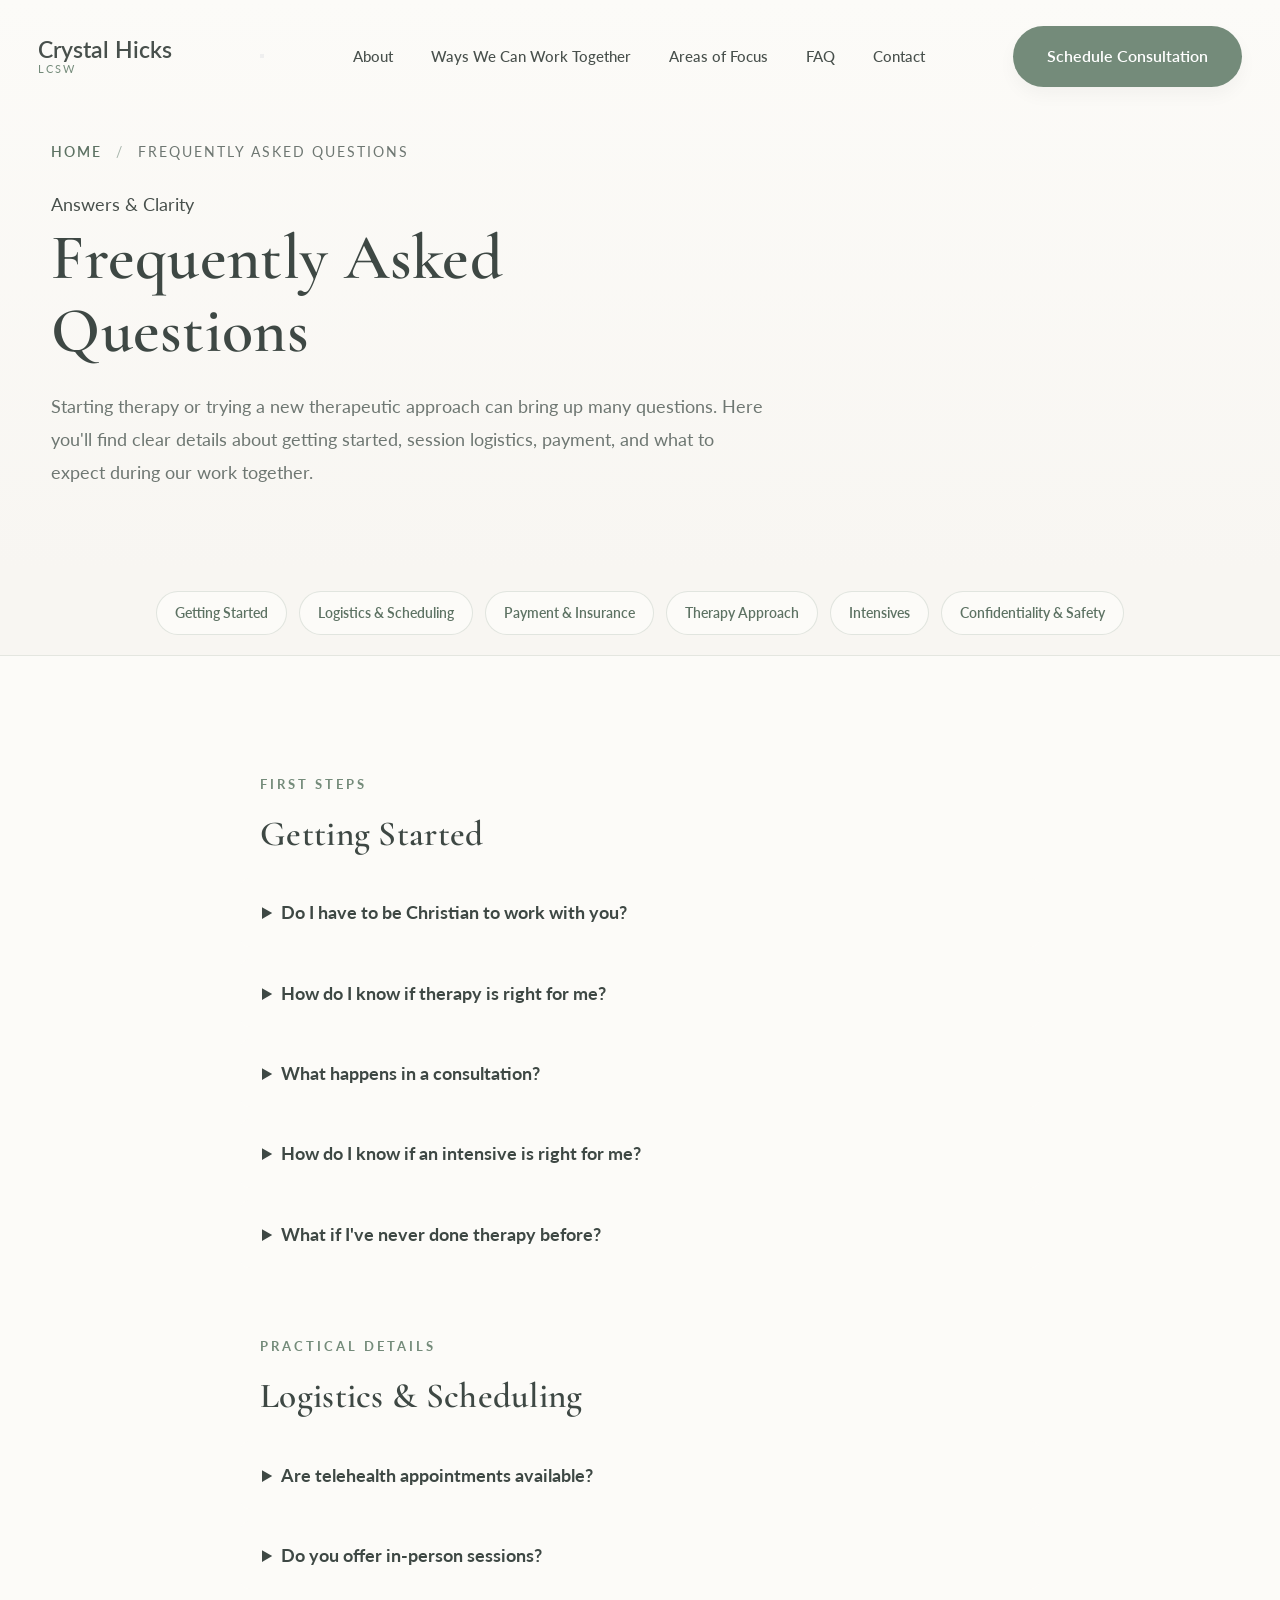
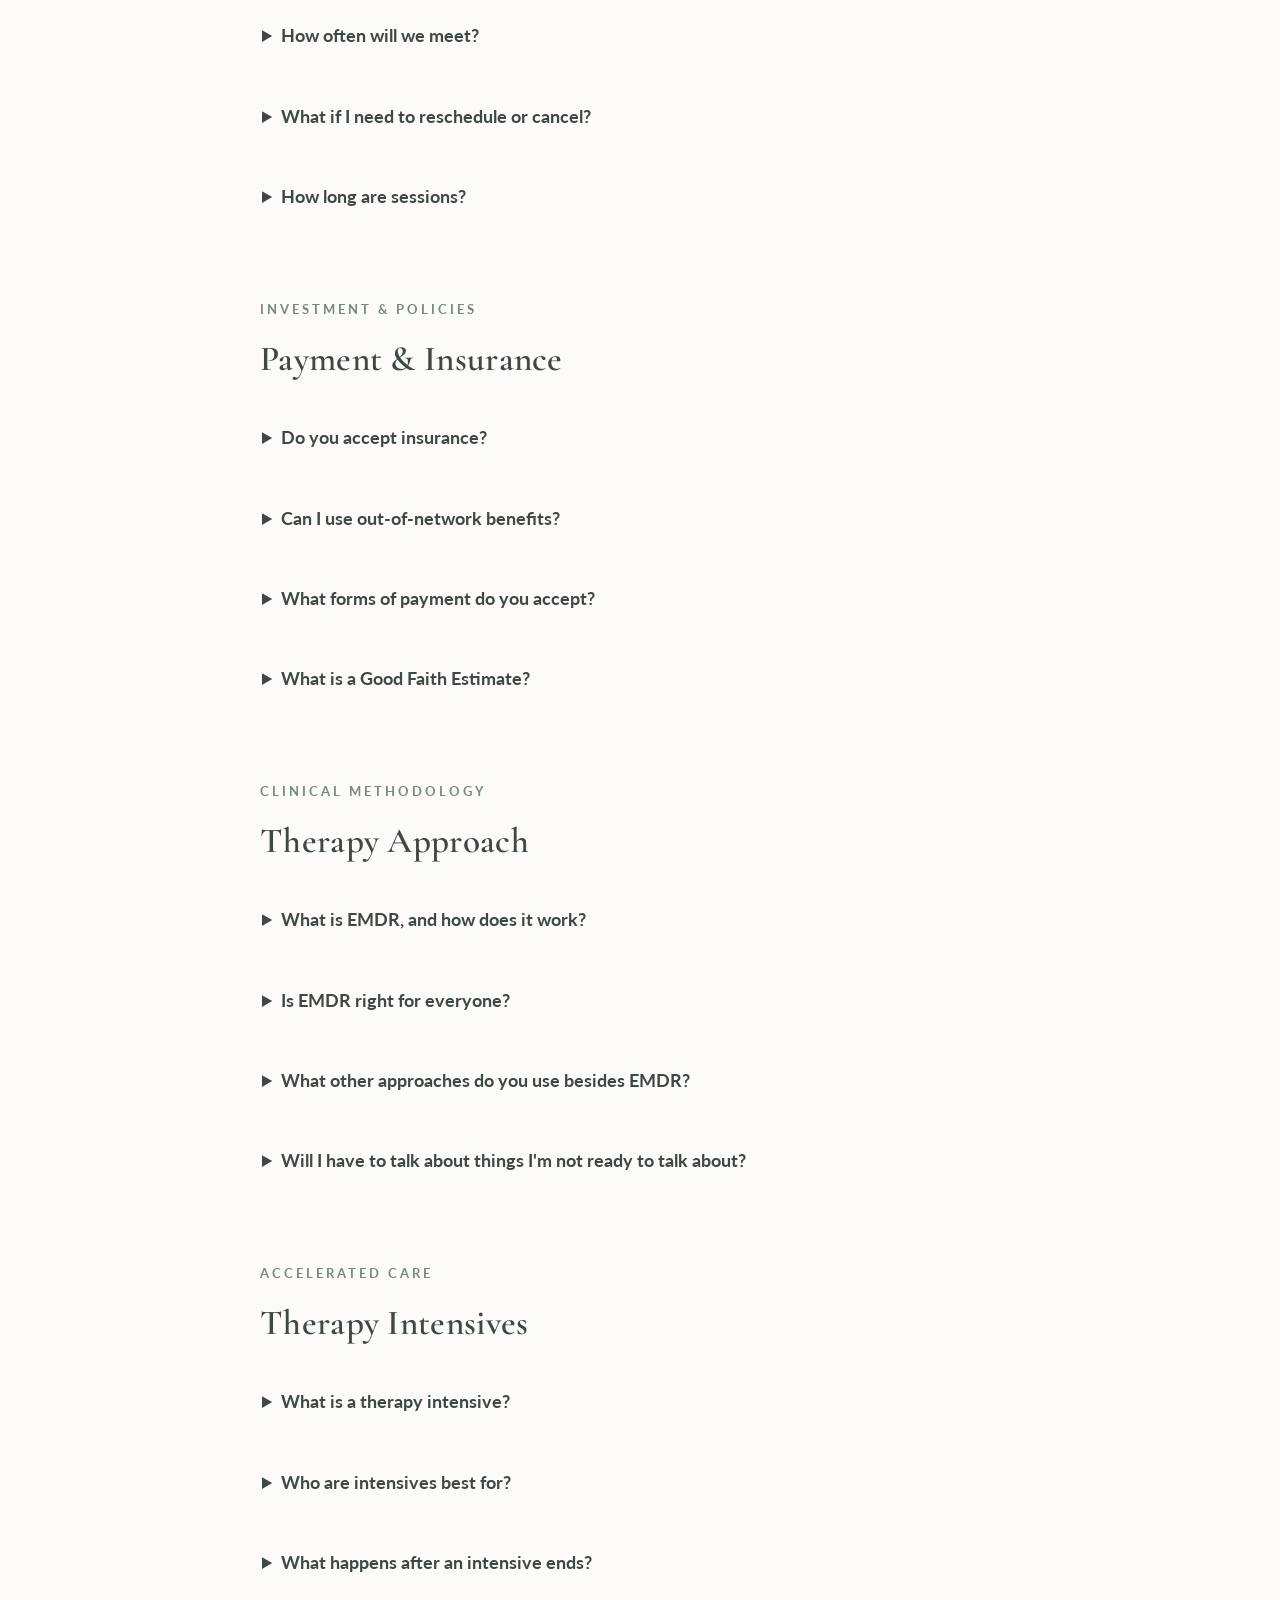
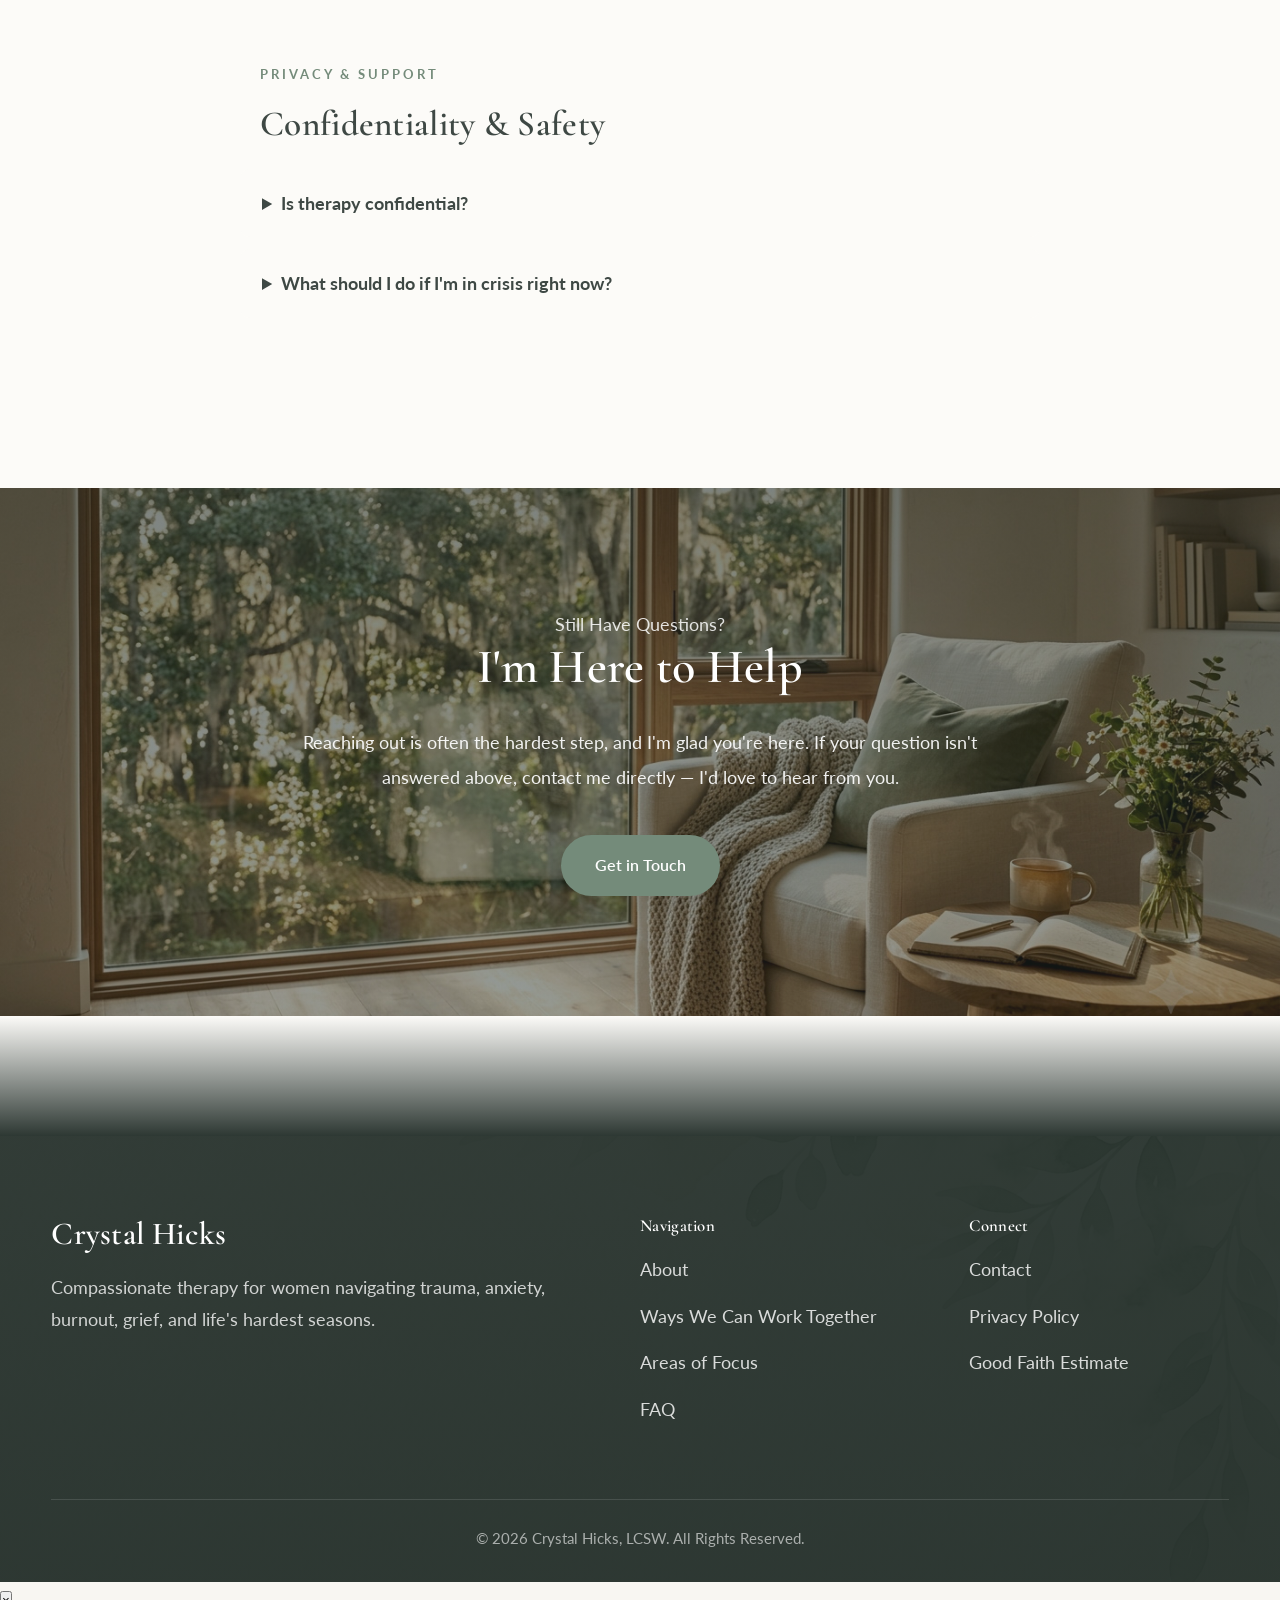
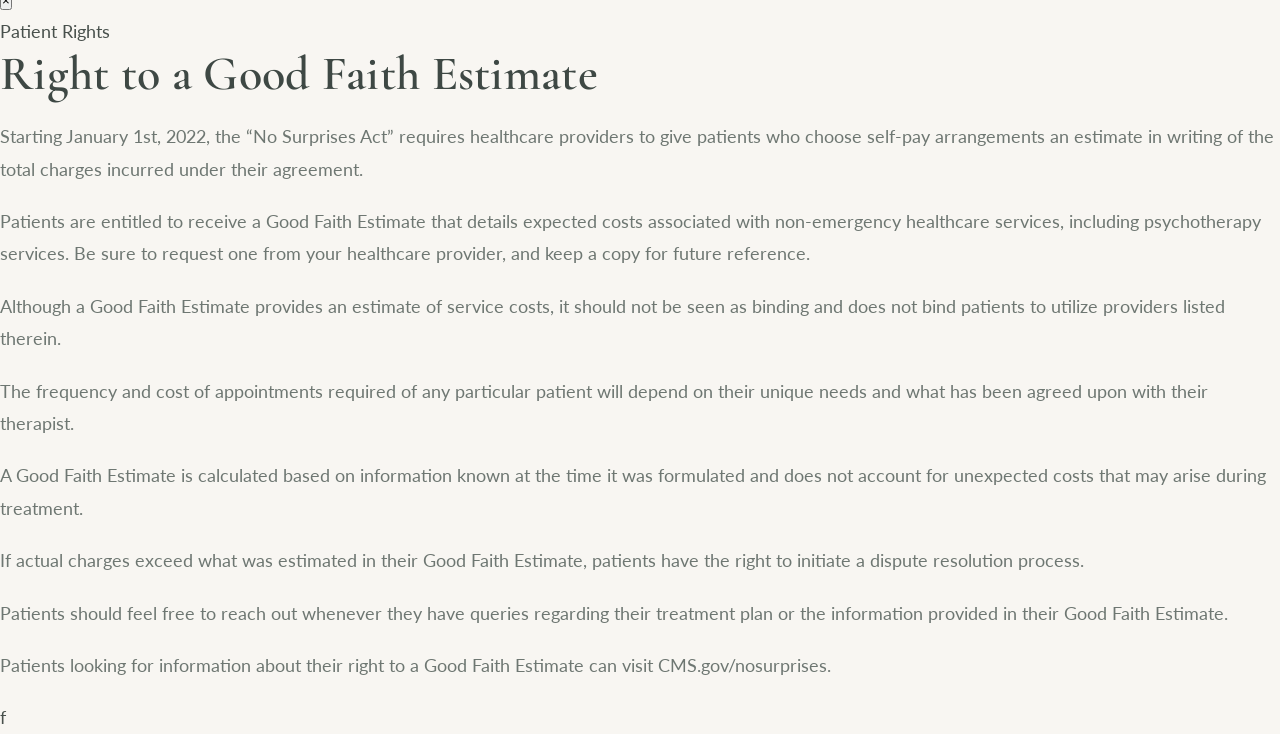
==== commit e3bdf9bd: "Implement Good Faith Estimate modal and update footer link Added a modal for Good Faith Estimate inf" ====
--- a/faq.html
+++ b/faq.html
@@ -321,7 +321,8 @@
                     <h4>Connect</h4>
                     <a href="index.html#contact">Contact</a>
                     <a href="#">Privacy Policy</a>
-                    <a href="#">Good Faith Estimate</a>
+                    <!-- Footer link update -->
+                    <a href="#gfe-modal" class="gfe-trigger">Good Faith Estimate</a>
                 </div>
             </div>
             <div class="footer-bottom">
@@ -329,6 +330,34 @@
             </div>
         </div>
     </footer>
-
+<!-- ========================================= -->
+<!-- GOOD FAITH ESTIMATE MODAL -->
+<!-- ========================================= -->
+<div id="gfe-modal" class="modal" aria-hidden="true" role="dialog" aria-labelledby="gfe-modal-title">
+    <div class="modal-overlay" data-close-modal></div>
+    <div class="modal-container">
+        <button type="button" class="modal-close" aria-label="Close modal" data-close-modal>&times;</button>
+        <div class="modal-content">
+            <div class="eyebrow">Patient Rights</div>
+            <h2 id="gfe-modal-title">Right to a Good Faith Estimate</h2>
+            
+            <p>Starting January 1st, 2022, the “No Surprises Act” requires healthcare providers to give patients who choose self-pay arrangements an estimate in writing of the total charges incurred under their agreement.</p>
+            
+            <p>Patients are entitled to receive a Good Faith Estimate that details expected costs associated with non-emergency healthcare services, including psychotherapy services. Be sure to request one from your healthcare provider, and keep a copy for future reference.</p>
+            
+            <p>Although a Good Faith Estimate provides an estimate of service costs, it should not be seen as binding and does not bind patients to utilize providers listed therein.</p>
+            
+            <p>The frequency and cost of appointments required of any particular patient will depend on their unique needs and what has been agreed upon with their therapist.</p>
+            
+            <p>A Good Faith Estimate is calculated based on information known at the time it was formulated and does not account for unexpected costs that may arise during treatment.</p>
+            
+            <p>If actual charges exceed what was estimated in their Good Faith Estimate, patients have the right to initiate a dispute resolution process.</p>
+            
+            <p>Patients should feel free to reach out whenever they have queries regarding their treatment plan or the information provided in their Good Faith Estimate.</p>
+            
+            <p>Patients looking for information about their right to a Good Faith Estimate can visit <a href="https://www.cms.gov/nosurprises" target="_blank" rel="noopener noreferrer">CMS.gov/nosurprises</a>.</p>
+        </div>
+    </div>
+</div>
 </body>
 </html>f
--- a/css/styles.css
+++ b/css/styles.css
@@ -1270,7 +1270,39 @@
 }
 
 
-
+/*=========================================================
+ CONTACT FORM CRISIS DISCLAIMER
+=========================================================*/
+
+.contact-crisis-note {
+    margin-top: 24px;
+    padding: 16px 20px;
+    background: rgba(116, 139, 122, 0.08); /* Soft sage tint */
+    border-left: 3px solid var(--sage);
+    border-radius: 6px;
+    font-size: 0.88rem;
+    line-height: 1.5;
+    color: var(--text-dark);
+}
+
+.contact-crisis-note p {
+    margin: 0;
+}
+
+.contact-crisis-note strong {
+    color: var(--sage-dark);
+}
+
+.contact-crisis-note a {
+    color: var(--sage-dark);
+    font-weight: 600;
+    text-decoration: underline;
+    transition: var(--transition);
+}
+
+.contact-crisis-note a:hover {
+    color: var(--sage);
+}
 
 
 /*=========================================================
@@ -2332,7 +2364,7 @@
     border-top: 1px solid rgba(0, 0, 0, 0.06);
 }
 
-/* Link Styles & Reordering */
+/* Link Styles & Universal Mobile Reordering */
 .nav-links a {
     display: flex;
     align-items: center;
@@ -2348,15 +2380,31 @@
 }
 
 /* "Ways We Can Work Together" spans full-width across top */
-.nav-links a[href="#services"] { 
+.nav-links a[href*="ways_we_can_work_together"] { 
     order: 1; 
     grid-column: span 2; 
 }
- 
-.nav-links a[href="#focus"]    { order: 2; }
-.nav-links a[href="#about"]    { order: 3; }
-.nav-links a[href="#faq"]      { order: 4; }
-.nav-links a[href="#contact"]  { order: 5; }
+
+/* When on "Ways We Can Work Together" page, "Home" replaces it as the full-width top item */
+.nav-links:not(:has(a[href*="ways_we_can_work_together"])) a[href="index.html"],
+.nav-links:not(:has(a[href*="ways_we_can_work_together"])) a[href="./"],
+.nav-links:not(:has(a[href*="ways_we_can_work_together"])) a[href="/"] {
+    order: 1;
+    grid-column: span 2;
+}
+
+/* Grid layout ordering for standard items */
+.nav-links a[href*="focus"]    { order: 2; }
+.nav-links a[href*="about"]    { order: 3; }
+.nav-links a[href*="faq"]      { order: 4; }
+.nav-links a[href*="contact"]  { order: 5; }
+
+/* When "Home" is in the 2x2 grid (e.g., on faq.html where Home replaces FAQ) */
+.nav-links:has(a[href*="ways_we_can_work_together"]) a[href="index.html"],
+.nav-links:has(a[href*="ways_we_can_work_together"]) a[href="./"],
+.nav-links:has(a[href*="ways_we_can_work_together"]) a[href="/"] {
+    order: 4;
+}
  
 .nav-links a:hover,
 .nav-links a:active {
@@ -2651,11 +2699,11 @@
 
 /* Sub-page Hero Section */
 .page-hero {
-    padding-top:180px;
-    padding-bottom:130px;
-    min-height:100vh;
-    display:flex;
-    align-items:center;
+    padding-top: 140px;
+    padding-bottom: 50px;
+    min-height: auto;
+    display: flex;
+    align-items: center;
     background: linear-gradient(180deg, var(--warm-white) 0%, var(--cream) 100%);
     position: relative;
 }
@@ -2961,7 +3009,7 @@
 
 /* Ensure smooth offset for scrolling to cards */
 .service-detail-card {
-    scroll-margin-top: 100px; /* Adjust based on navbar height */
+    scroll-margin-top: 170px;
 }
 
 /* Mobile Responsiveness for Sub-page components */
@@ -2988,7 +3036,6 @@
     }
 }
 
-CSS
 .day-badge {
     display: inline-block;
     background: var(--sage-dark);
@@ -3001,6 +3048,140 @@
     border-radius: 4px;
     margin-bottom: 12px;
 }
+
+/*=========================================================
+ FAQ PAGE SPECIFIC STYLES (faq.html)
+=========================================================*/
+
+/* FAQ Category Quick Navigation Bar */
+.faq-nav-section {
+    background: var(--cream);
+    padding: 20px 0;
+    border-bottom: 1px solid rgba(116, 139, 122, 0.15);
+    position: sticky;
+    top: 96px;
+    z-index: 90;
+}
+
+.faq-category-nav {
+    display: flex;
+    flex-wrap: wrap;
+    justify-content: center;
+    gap: 12px;
+}
+
+.faq-nav-link {
+    font-size: 0.88rem;
+    font-weight: 600;
+    color: var(--sage-dark);
+    padding: 8px 18px;
+    border-radius: 999px;
+    background: var(--warm-white);
+    border: 1px solid rgba(116, 139, 122, 0.2);
+    transition: var(--transition);
+}
+
+.faq-nav-link:hover {
+    background: var(--sage);
+    color: white;
+    border-color: var(--sage);
+}
+
+/* Category Sections & Scroll Offset */
+.faq-category-block {
+    margin-bottom: 60px;
+    scroll-margin-top: 150px;
+}
+
+.section-header.align-left {
+    text-align: left;
+    margin-bottom: 24px;
+}
+
+.section-header.align-left h2 {
+    font-size: 2.2rem;
+}
+
+/* Inline Links & Crisis Box */
+.inline-link {
+    color: var(--sage-dark);
+    font-weight: 600;
+    text-decoration: underline;
+}
+
+.crisis-box {
+    background: rgba(184, 91, 75, 0.08);
+    border-left: 4px solid #B85B4B;
+    padding: 16px 20px;
+    border-radius: var(--radius-sm);
+    margin-top: 10px;
+}
+
+.crisis-box p {
+    margin-bottom: 8px;
+    color: var(--charcoal);
+}
+
+.crisis-box .small-note {
+    font-size: 0.85rem;
+    color: var(--text-light);
+    margin-bottom: 0;
+}
+
+/* Mobile Responsive Adjustments for FAQ */
+@media (max-width: 768px) {
+    .faq-nav-section {
+        position: relative;
+        top: 0;
+    }
+    
+    .faq-category-nav {
+        justify-content: flex-start;
+        overflow-x: auto;
+        white-space: nowrap;
+        padding-bottom: 6px;
+    }
+}
+
+/*=========================================================
+ BRAND MOTIF SERVICE ICON (Option 3)
+=========================================================*/
+
+.service-icon {
+    width: 54px;
+    height: 54px;
+    border-radius: 16px; /* Soft rounded squircle matching card system */
+    background: var(--warm-white);
+    border: 1px solid rgba(116, 139, 122, 0.25);
+    color: var(--sage);
+    display: flex;
+    align-items: center;
+    justify-content: center;
+    flex-shrink: 0;
+    transition: var(--transition);
+    box-shadow: 0 4px 12px rgba(0, 0, 0, 0.03);
+}
+
+.service-icon svg {
+    width: 24px;
+    height: 24px;
+    stroke: currentColor;
+    transition: transform 0.35s ease;
+}
+
+/* Hover Interaction */
+.service-detail-card:hover .service-icon {
+    background: var(--sage);
+    color: var(--white);
+    border-color: var(--sage);
+    transform: translateY(-2px);
+    box-shadow: var(--shadow-sm);
+}
+
+.service-detail-card:hover .service-icon svg {
+    transform: scale(1.08);
+}
+
 /*=========================================================
 END OF STYLESHEET
 =========================================================*/
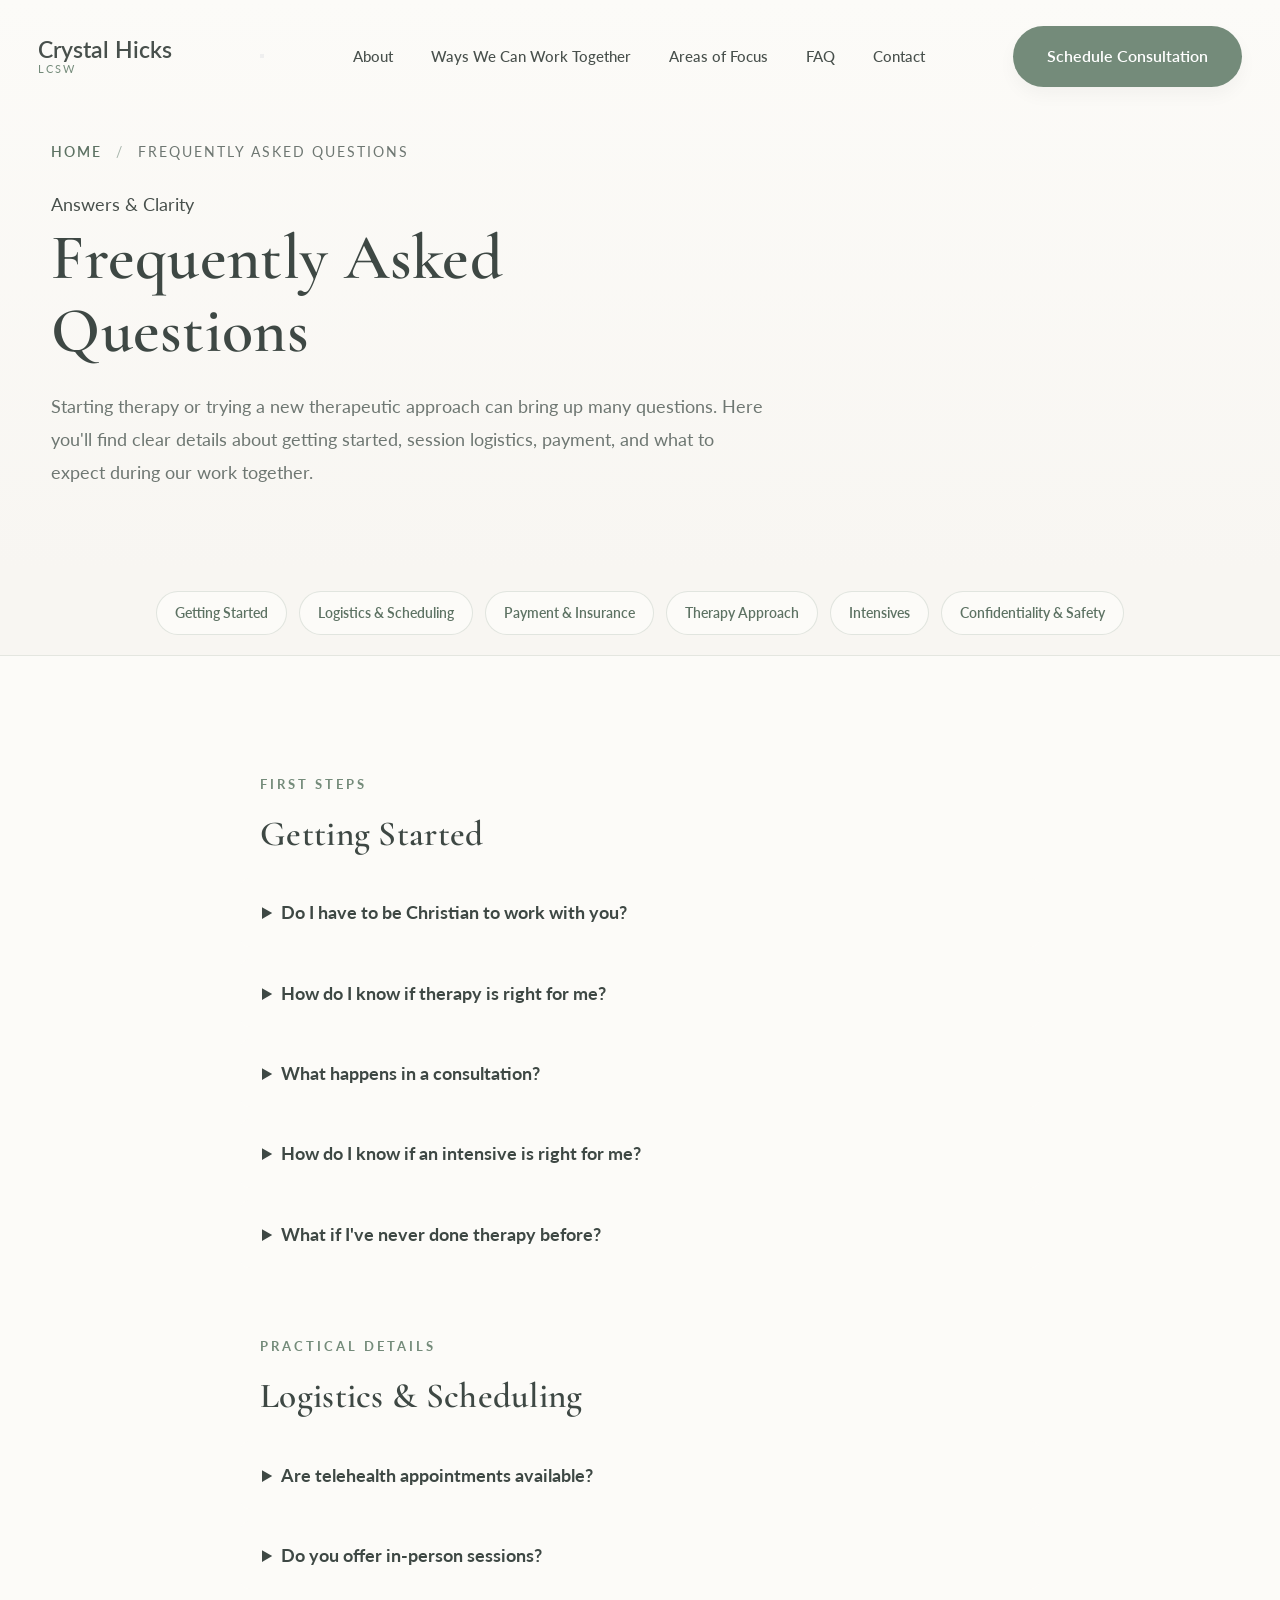
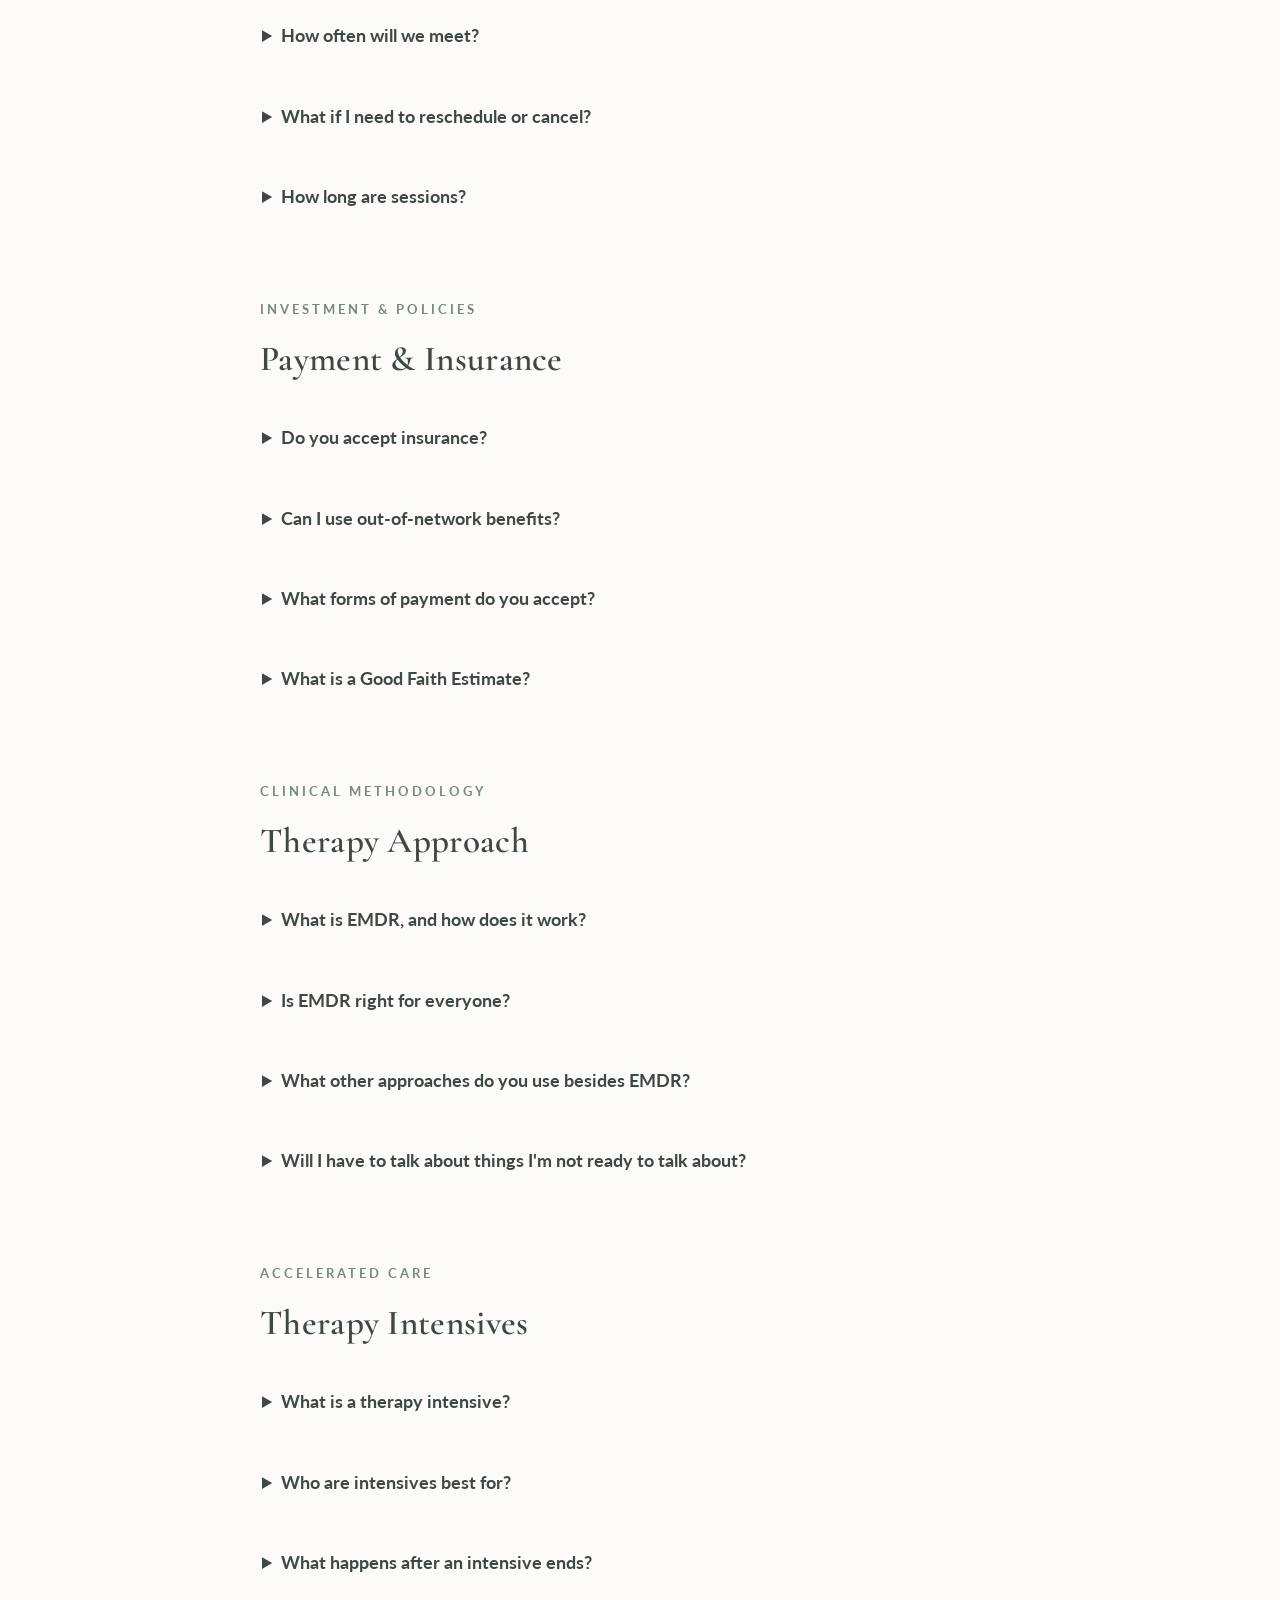
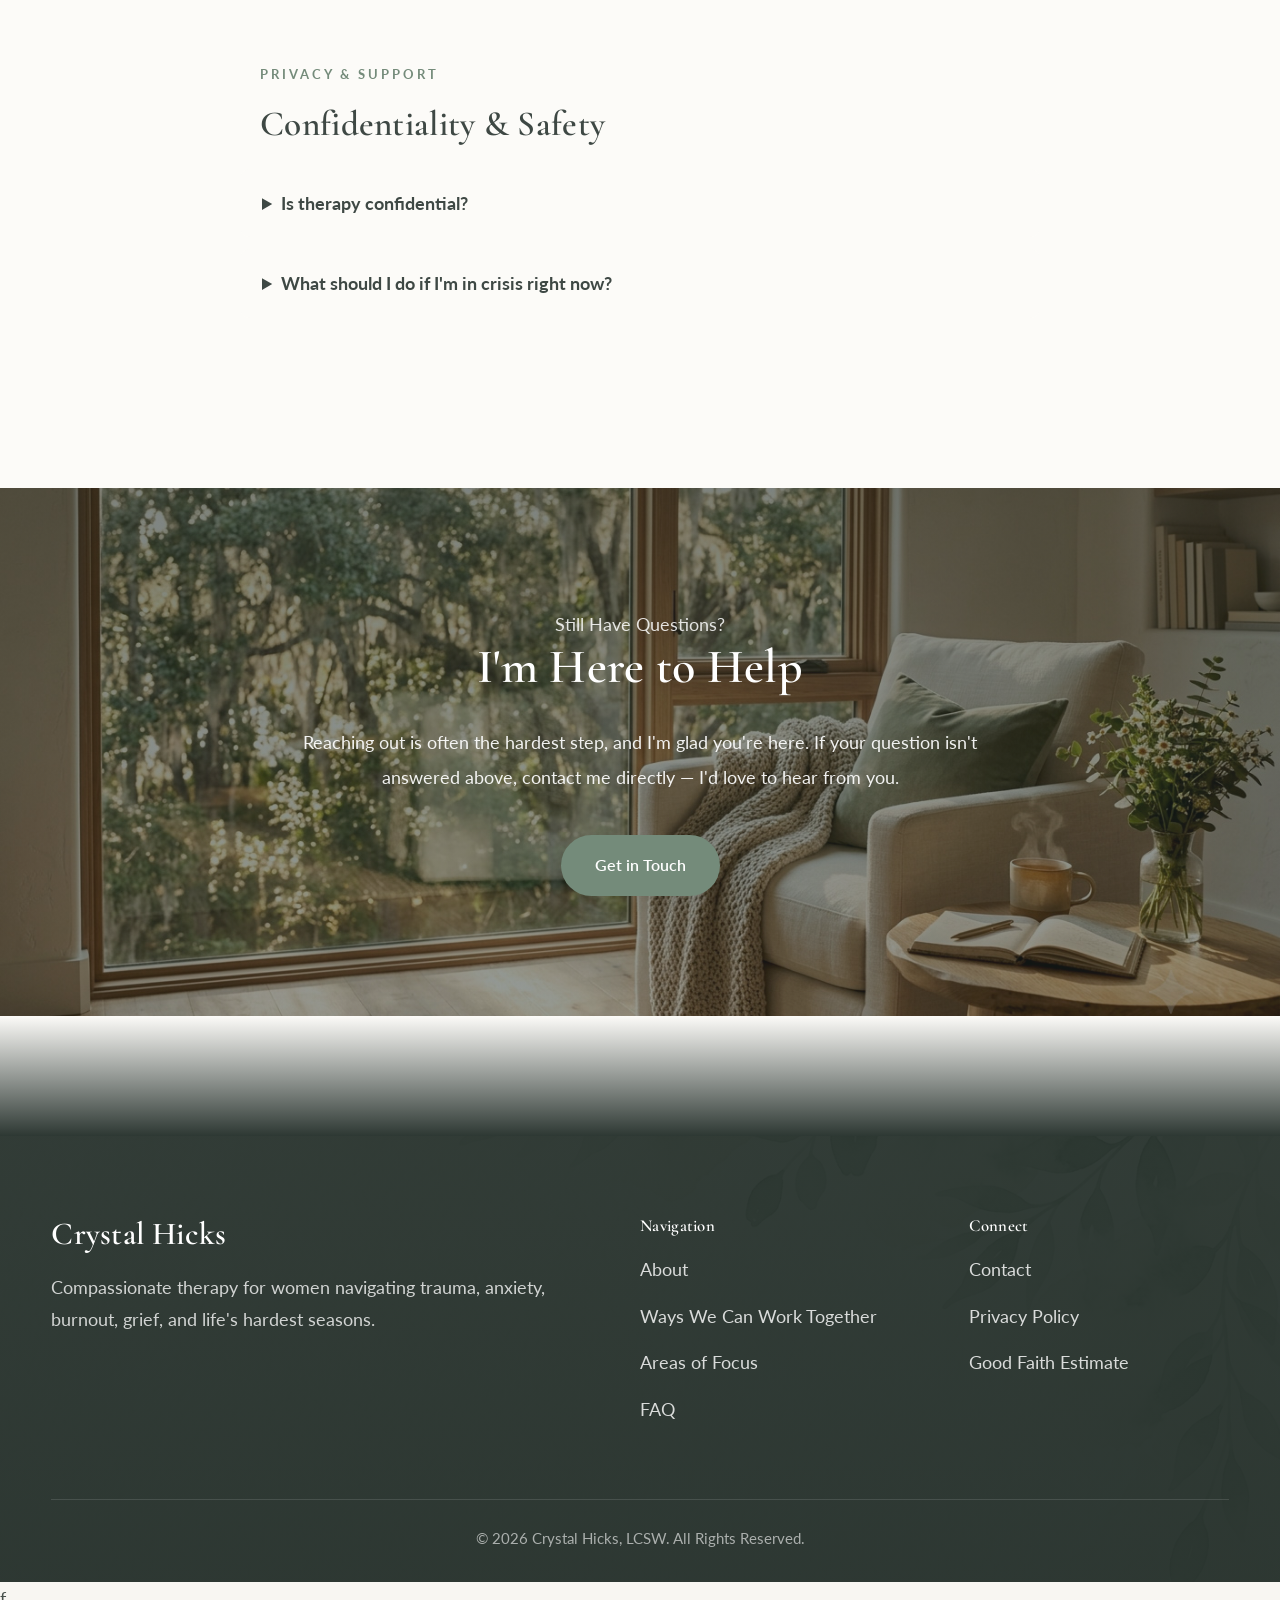
==== commit 13e8eb24: "Implement Privacy Policy modal in FAQ page Added a modal for the Privacy Policy with download and pr" ====
--- a/faq.html
+++ b/faq.html
@@ -320,7 +320,7 @@
                 <div>
                     <h4>Connect</h4>
                     <a href="index.html#contact">Contact</a>
-                    <a href="#">Privacy Policy</a>
+                    <a href="Living-Water-Womens-Counseling-LLC-Notice-of-Privacy-Practices.pdf" class="privacy-trigger">Privacy Policy</a>
                     <!-- Footer link update -->
                     <a href="#gfe-modal" class="gfe-trigger">Good Faith Estimate</a>
                 </div>
@@ -359,5 +359,39 @@
         </div>
     </div>
 </div>
+<!-- ========================================= -->
+<!-- PRIVACY POLICY MODAL -->
+<!-- ========================================= -->
+<div id="privacy-modal" class="modal" aria-hidden="true" role="dialog" aria-labelledby="privacy-modal-title">
+    <div class="modal-overlay" data-close-modal></div>
+    <div class="modal-container pdf-modal-container">
+        
+        <div class="pdf-modal-header">
+            <div>
+                <div class="eyebrow">Legal</div>
+                <h2 id="privacy-modal-title">Notice of Privacy Practices</h2>
+            </div>
+            
+            <div class="pdf-actions">
+                <!-- Download Button -->
+                <a href="Living-Water-Womens-Counseling-LLC-Notice-of-Privacy-Practices.pdf" download="Living-Water-Womens-Counseling-LLC-Notice-of-Privacy-Practices.pdf" class="btn btn-outline btn-sm">
+                    📥 Download
+                </a>
+                
+                <!-- Print / Open Button -->
+                <a href="Living-Water-Womens-Counseling-LLC-Notice-of-Privacy-Practices.pdf" target="_blank" class="btn btn-primary btn-sm">
+                    🖨️ Print / Full View
+                </a>
+                
+                <button type="button" class="modal-close" aria-label="Close modal" data-close-modal>&times;</button>
+            </div>
+        </div>
+
+        <div class="pdf-viewer-wrapper">
+            <iframe src="Living-Water-Womens-Counseling-LLC-Notice-of-Privacy-Practices.pdf" title="Notice of Privacy Practices PDF" id="privacy-pdf-frame"></iframe>
+        </div>
+
+    </div>
+</div>
 </body>
 </html>f
--- a/css/styles.css
+++ b/css/styles.css
@@ -3009,7 +3009,7 @@
 
 /* Ensure smooth offset for scrolling to cards */
 .service-detail-card {
-    scroll-margin-top: 170px;
+    scroll-margin-top: 150px;
 }
 
 /* Mobile Responsiveness for Sub-page components */
@@ -3181,6 +3181,238 @@
 .service-detail-card:hover .service-icon svg {
     transform: scale(1.08);
 }
+/*=========================================================
+ GOOD FAITH ESTIMATE MODAL
+=========================================================*/
+
+.modal {
+    position: fixed;
+    top: 0;
+    left: 0;
+    width: 100vw;
+    height: 100vh;
+    z-index: 1000;
+    display: flex;
+    align-items: center;
+    justify-content: center;
+    padding: 20px;
+    opacity: 0;
+    visibility: hidden;
+    transition: opacity 0.3s ease, visibility 0.3s ease;
+}
+
+.modal.active {
+    opacity: 1;
+    visibility: visible;
+}
+
+/* Background overlay with subtle blur */
+.modal-overlay {
+    position: absolute;
+    top: 0;
+    left: 0;
+    width: 100%;
+    height: 100%;
+    background: rgba(26, 38, 30, 0.55);
+    backdrop-filter: blur(4px);
+}
+
+/* Modal dialog container */
+.modal-container {
+    position: relative;
+    background: var(--warm-white);
+    max-width: 680px;
+    width: 100%;
+    max-height: 85vh;
+    border-radius: 16px;
+    box-shadow: 0 20px 40px rgba(0, 0, 0, 0.18);
+    border: 1px solid rgba(116, 139, 122, 0.2);
+    transform: translateY(20px) scale(0.97);
+    transition: transform 0.3s cubic-bezier(0.16, 1, 0.3, 1);
+    z-index: 1001;
+    overflow: hidden;
+    display: flex;
+    flex-direction: column;
+}
+
+.modal.active .modal-container {
+    transform: translateY(0) scale(1);
+}
+
+/* Close button */
+.modal-close {
+    position: absolute;
+    top: 16px;
+    right: 20px;
+    background: none;
+    border: none;
+    font-size: 2rem;
+    line-height: 1;
+    color: var(--text-dark);
+    cursor: pointer;
+    opacity: 0.6;
+    transition: var(--transition);
+    z-index: 10;
+}
+
+.modal-close:hover {
+    opacity: 1;
+    color: var(--sage-dark);
+}
+
+/* Modal text body */
+.modal-content {
+    padding: 36px 32px;
+    overflow-y: auto;
+    font-size: 0.95rem;
+    line-height: 1.65;
+    color: var(--text-dark);
+}
+
+.modal-content h2 {
+    margin-bottom: 20px;
+    font-size: 1.8rem;
+    color: var(--text-dark);
+}
+
+.modal-content p {
+    margin-bottom: 14px;
+}
+
+.modal-content p:last-child {
+    margin-bottom: 0;
+}
+
+.modal-content a {
+    color: var(--sage-dark);
+    font-weight: 600;
+    text-decoration: underline;
+}
+
+.modal-content a:hover {
+    color: var(--sage);
+}
+
+
+/*=========================================
+  How to Choose Section - Image Cards
+=========================================*/
+.choose-grid {
+    display: grid;
+    grid-template-columns: repeat(auto-fit, minmax(320px, 1fr));
+    gap: 2rem;
+    margin-top: 2.5rem;
+}
+
+.choose-card {
+    position: relative;
+    border-radius: 12px;
+    overflow: hidden;
+    min-height: 420px;
+    display: flex;
+    flex-direction: column;
+    justify-content: flex-end;
+    padding: 2.5rem 2rem;
+    background-size: cover;
+    background-position: center;
+    box-shadow: 0 8px 24px rgba(0, 0, 0, 0.12);
+    transition: transform 0.35s ease, box-shadow 0.35s ease;
+}
+
+/* Background Images per Theme */
+.choose-card-weekly {
+    background-image: url('../images/session50.jpg');
+}
+
+.choose-card-intensive {
+    background-image: url('../images/intensive1.jpg');
+}
+
+/* Dark Gradient Overlay for High Contrast & Text Legibility */
+.choose-card-overlay {
+    position: absolute;
+    top: 0;
+    left: 0;
+    right: 0;
+    bottom: 0;
+    background: linear-gradient(
+        to bottom,
+        rgba(20, 25, 22, 0.25) 0%,
+        rgba(20, 25, 22, 0.75) 55%,
+        rgba(20, 25, 22, 0.92) 100%
+    );
+    transition: opacity 0.35s ease;
+    z-index: 1;
+}
+
+.choose-card-content {
+    position: relative;
+    z-index: 2;
+    color: #ffffff;
+}
+
+.choose-card h3 {
+    color: #ffffff;
+    font-size: 1.65rem;
+    margin-bottom: 0.5rem;
+}
+
+.choose-lead {
+    color: #f0ebe1;
+    font-size: 1.05rem;
+    margin-bottom: 1.25rem;
+    font-style: italic;
+}
+
+.choose-list {
+    list-style: none;
+    padding: 0;
+    margin: 0 0 2rem 0;
+}
+
+.choose-list li {
+    color: #e8e3d8;
+    font-size: 0.95rem;
+    margin-bottom: 0.6rem;
+    line-height: 1.5;
+}
+
+.choose-list strong {
+    color: #ffffff;
+}
+
+/* Button style for dark background cards */
+.btn-outline-light {
+    display: inline-block;
+    border: 1.5px solid rgba(255, 255, 255, 0.85);
+    color: #ffffff;
+    padding: 0.75rem 1.5rem;
+    border-radius: 6px;
+    text-decoration: none;
+    font-weight: 500;
+    transition: all 0.3s ease;
+}
+
+.btn-outline-light:hover {
+    background-color: #ffffff;
+    color: #2c3e35; /* Primary brand dark color */
+    border-color: #ffffff;
+}
+
+/* Hover Effect */
+.choose-card:hover {
+    transform: translateY(-8px);
+    box-shadow: 0 16px 36px rgba(0, 0, 0, 0.22);
+}
+
+.choose-card:hover .choose-card-overlay {
+    background: linear-gradient(
+        to bottom,
+        rgba(20, 25, 22, 0.20) 0%,
+        rgba(20, 25, 22, 0.70) 50%,
+        rgba(20, 25, 22, 0.95) 100%
+    );
+}
 
 /*=========================================================
 END OF STYLESHEET
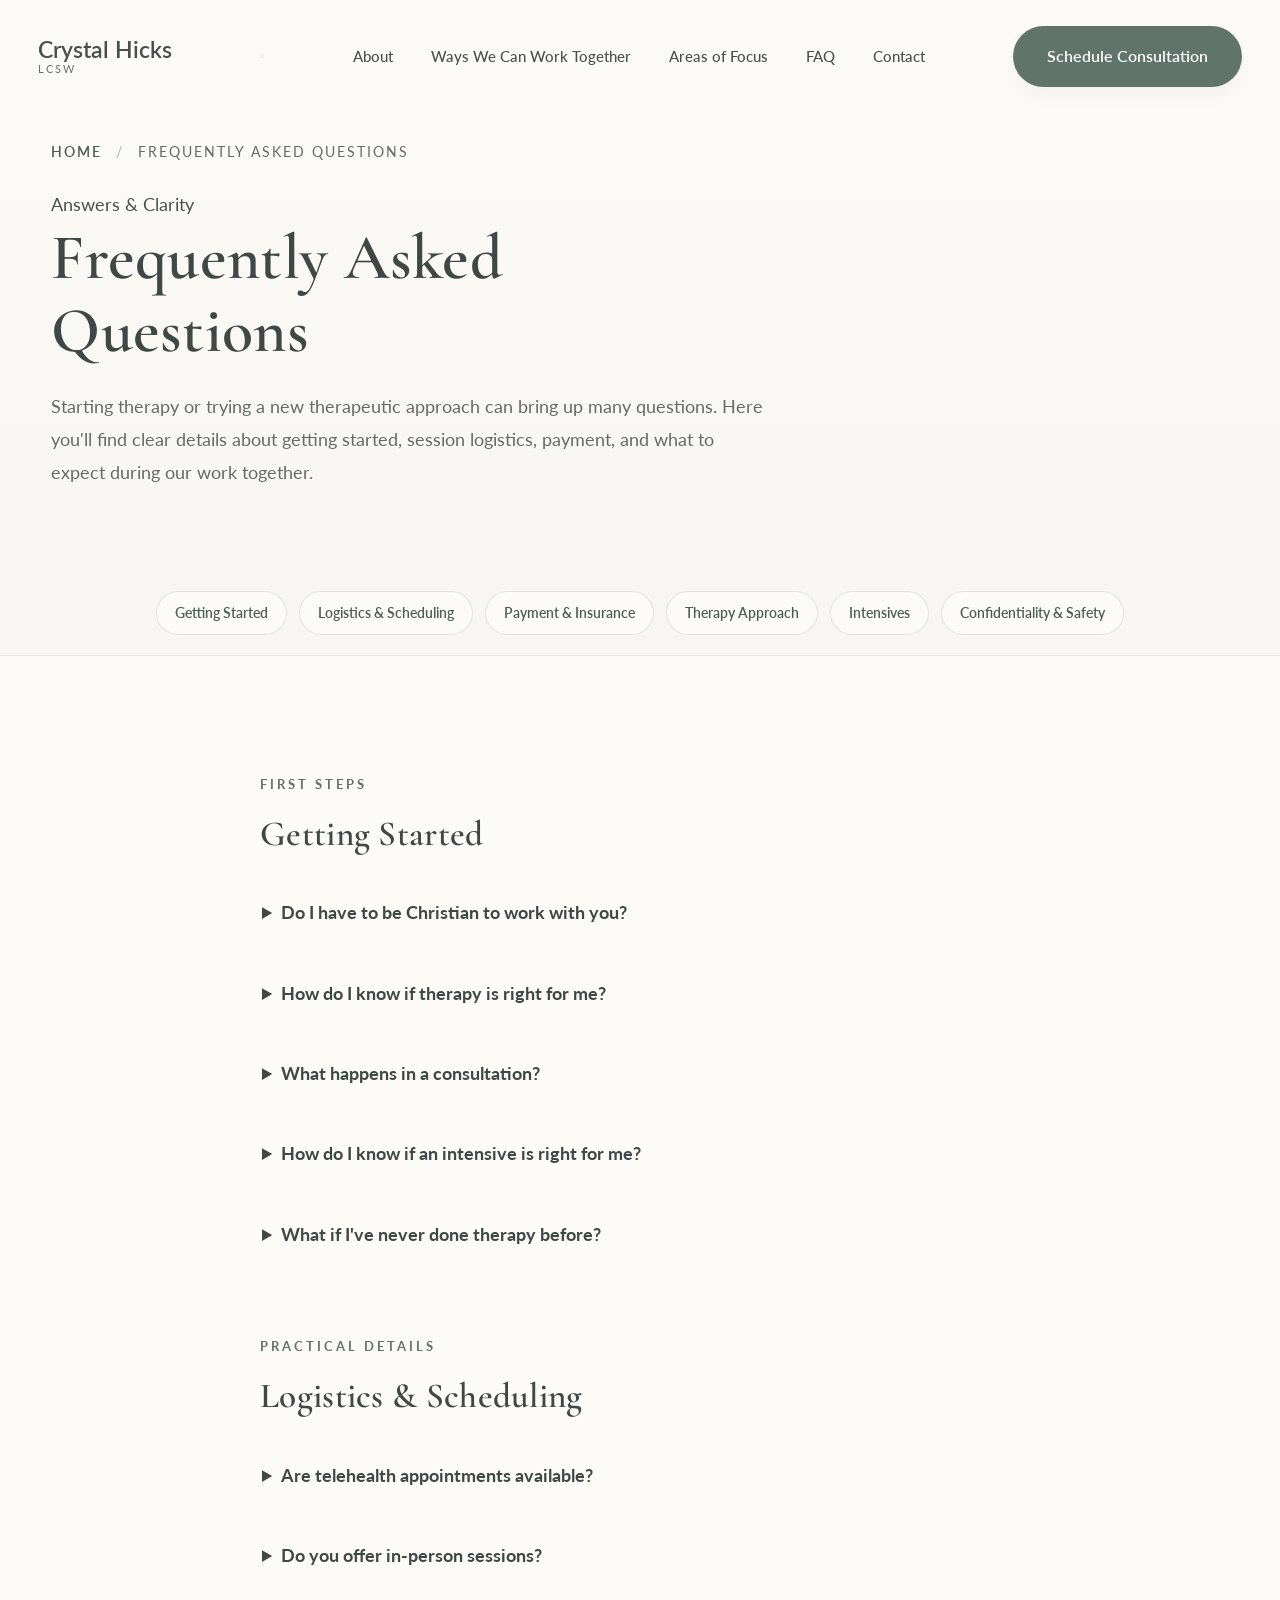
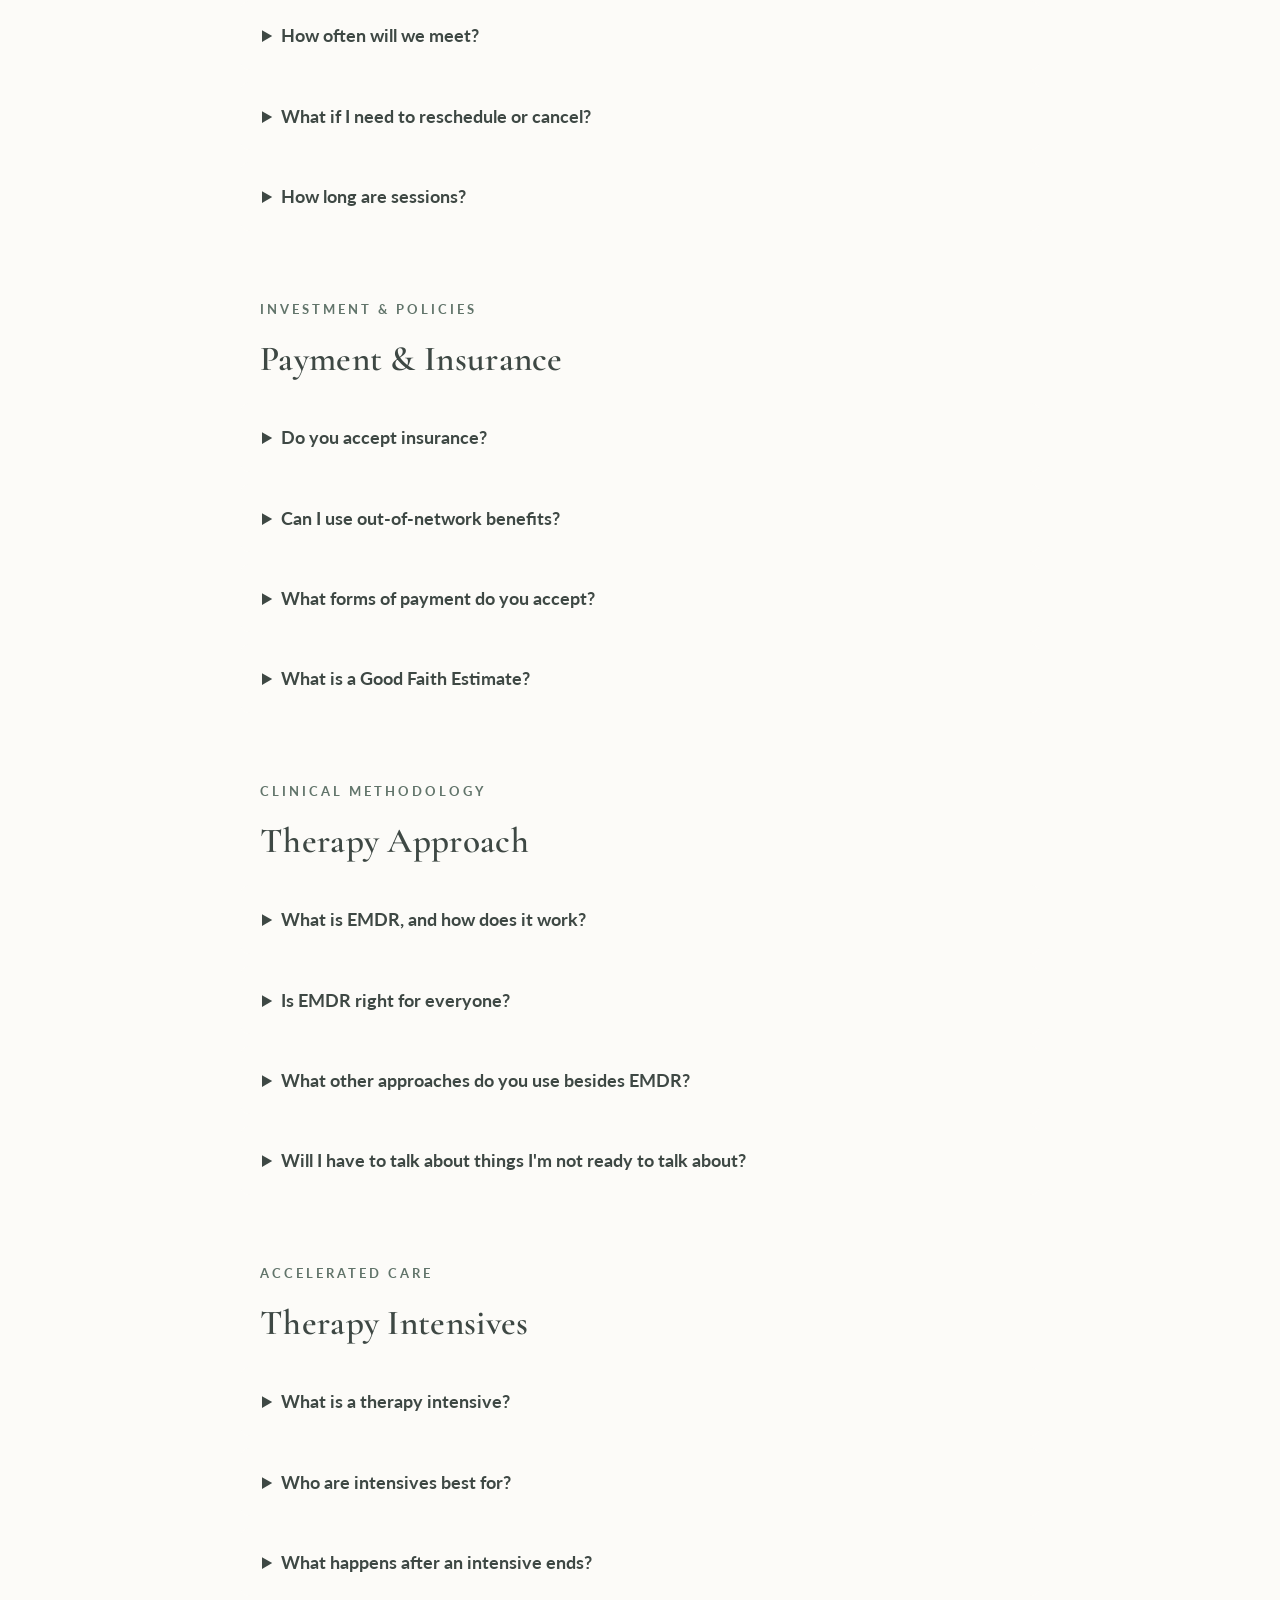
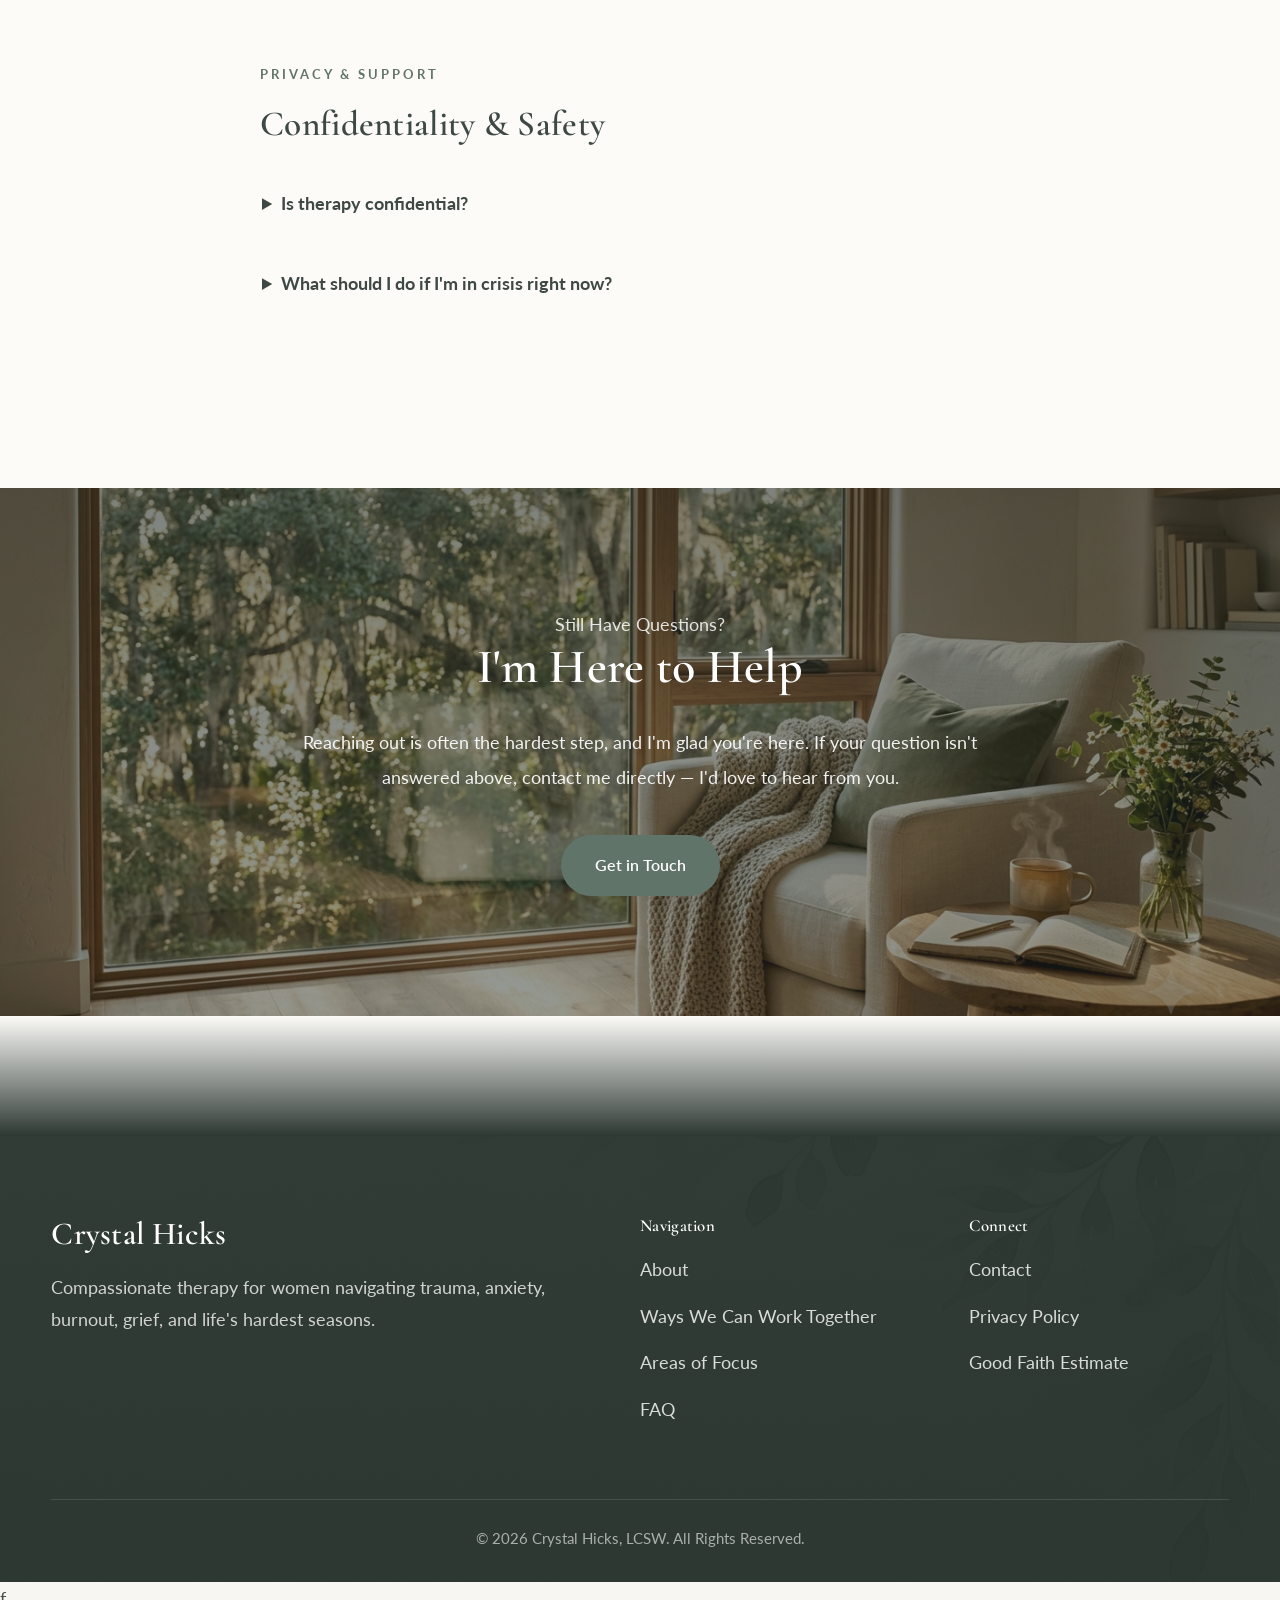
==== commit 2e097a8b: "Enhance accessibility and navigation in FAQ page" ====
--- a/faq.html
+++ b/faq.html
@@ -17,23 +17,25 @@
 
 <body>
 
+    <a href="#main-content" class="skip-link">Skip to main content</a>
+
     <!-- ========================================= -->
     <!-- HEADER -->
     <!-- ========================================= -->
     <header id="header">
-        <nav class="navbar">
+        <nav class="navbar" aria-label="Primary">
             <a href="index.html" class="logo">
                 <span class="logo-name">Crystal Hicks</span>
                 <span class="logo-credentials">LCSW</span>
             </a>
 
-            <button class="mobile-toggle" aria-label="Toggle Navigation">
+            <button class="mobile-toggle" aria-label="Toggle Navigation" aria-expanded="false" aria-controls="primary-nav-links">
                 <span></span>
                 <span></span>
                 <span></span>
             </button>
 
-            <div class="nav-links">
+            <div class="nav-links" id="primary-nav-links">
                 <a href="index.html#about">About</a>
                 <a href="ways_we_can_work_together.html">Ways We Can Work Together</a>
                 <a href="index.html#focus">Areas of Focus</a>
@@ -46,6 +48,8 @@
             </a>
         </nav>
     </header>
+
+    <main id="main-content">
 
     <!-- ========================================= -->
     <!-- PAGE HERO -->
@@ -295,6 +299,8 @@
         </div>
     </section>
 
+    </main>
+
     <!-- ========================================= -->
     <!-- FOOTER -->
     <!-- ========================================= -->
@@ -375,12 +381,12 @@
             <div class="pdf-actions">
                 <!-- Download Button -->
                 <a href="Living-Water-Womens-Counseling-LLC-Notice-of-Privacy-Practices.pdf" download="Living-Water-Womens-Counseling-LLC-Notice-of-Privacy-Practices.pdf" class="btn btn-outline btn-sm">
-                    📥 Download
+                    <span aria-hidden="true">📥</span> Download
                 </a>
                 
                 <!-- Print / Open Button -->
                 <a href="Living-Water-Womens-Counseling-LLC-Notice-of-Privacy-Practices.pdf" target="_blank" class="btn btn-primary btn-sm">
-                    🖨️ Print / Full View
+                    <span aria-hidden="true">🖨️</span> Print / Full View <span class="visually-hidden">(opens in a new tab)</span>
                 </a>
                 
                 <button type="button" class="modal-close" aria-label="Close modal" data-close-modal>&times;</button>
--- a/css/styles.css
+++ b/css/styles.css
@@ -20,19 +20,22 @@
 
 /* Brand Colors */
 
---sage:#748B7A;
+/* NOTE: darkened from the original design (#748B7A / #5D7263 / #6E7772 / #B59A62)
+   for WCAG 1.4.3 AA contrast (4.5:1) against --warm-white / --cream / white button fills.
+   --sage-light is unchanged since it's only used decoratively, never for text. */
+--sage:#61746A;
 --sage-light:#A7B5AB;
---sage-dark:#5D7263;
+--sage-dark:#4C5E52;
 
 --cream:#F8F6F2;
 --warm-white:#FCFBF8;
 --taupe:#C9B8A6;
 --charcoal:#3E4844;
 
---gold:#B59A62;
+--gold:#7E6B44;
 
 --text:#48504C;
---text-light:#6E7772;
+--text-light:#636B66;
 
 --white:#FFFFFF;
 
@@ -173,6 +176,60 @@
 ul{
 
 list-style:none;
+
+}
+
+/*=========================================================
+Skip Link (WCAG 2.4.1 Bypass Blocks)
+=========================================================*/
+
+.skip-link{
+
+position:absolute;
+
+top:-100px;
+
+left:12px;
+
+z-index:2000;
+
+background:var(--sage-dark);
+
+color:white;
+
+padding:14px 22px;
+
+border-radius:8px;
+
+font-weight:700;
+
+}
+
+.skip-link:focus{
+
+top:12px;
+
+}
+
+.visually-hidden{
+
+position:absolute;
+
+width:1px;
+
+height:1px;
+
+padding:0;
+
+margin:-1px;
+
+overflow:hidden;
+
+clip:rect(0,0,0,0);
+
+white-space:nowrap;
+
+border:0;
 
 }
 
@@ -566,7 +623,19 @@
 
 }
 
-.hero-badge h4{
+.hero-badge .hero-badge-title{
+
+font-family:"Cormorant Garamond",serif;
+
+font-weight:600;
+
+color:var(--charcoal);
+
+letter-spacing:.3px;
+
+line-height:1.15;
+
+font-size:1.35rem;
 
 margin-bottom:8px;
 
@@ -1136,6 +1205,20 @@
     align-items:center;
 
     font-weight:700;
+
+    width:100%;
+
+    background:none;
+
+    border:none;
+
+    text-align:left;
+
+    font-family:inherit;
+
+    font-size:1rem;
+
+    color:inherit;
 
 }
 
@@ -1562,11 +1645,44 @@
 textarea:focus,
 select:focus{
 
-    outline:none;
+    outline:3px solid var(--sage-dark);
+
+    outline-offset:2px;
 
     border-color:var(--sage);
 
-    box-shadow:0 0 0 4px rgba(116,139,122,.12);
+}
+
+/*=========================================================
+Focus Visibility (WCAG 2.4.7 / 2.4.11)
+All interactive elements need a focus indicator that's
+visible against every background it can appear on and
+meets the 3:1 non-text contrast minimum. This one rule
+covers links, buttons, and any custom controls (accordion
+triggers, modal close buttons, etc.) sitewide.
+=========================================================*/
+
+a:focus-visible,
+button:focus-visible,
+summary:focus-visible,
+[tabindex]:focus-visible{
+
+    outline:3px solid var(--sage-dark);
+
+    outline-offset:3px;
+
+    border-radius:4px;
+
+}
+
+/* On dark/photo backgrounds the dark outline above won't
+   show up, so those sections get a light outline instead. */
+.hero *:focus-visible,
+.landscape-divider *:focus-visible,
+.cta-section *:focus-visible,
+.choose-card *:focus-visible{
+
+    outline-color:var(--white);
 
 }
 
@@ -3414,6 +3530,73 @@
     );
 }
 
+/*=========================================
+  PDF Document Modal
+=========================================*/
+.pdf-modal-container {
+    max-width: 900px;
+    width: 92%;
+    height: 85vh;
+    display: flex;
+    flex-direction: column;
+    padding: 1.5rem;
+}
+
+.pdf-modal-header {
+    display: flex;
+    justify-content: space-between;
+    align-items: center;
+    padding-bottom: 1rem;
+    border-bottom: 1px solid rgba(0, 0, 0, 0.08);
+    margin-bottom: 1rem;
+    gap: 1rem;
+    flex-wrap: wrap;
+}
+
+.pdf-modal-header h2 {
+    font-size: 1.5rem;
+    margin: 0;
+}
+
+.pdf-actions {
+    display: flex;
+    align-items: center;
+    gap: 0.75rem;
+}
+
+.btn-sm {
+    padding: 0.4rem 0.85rem;
+    font-size: 0.875rem;
+    border-radius: 4px;
+}
+
+.pdf-viewer-wrapper {
+    flex: 1;
+    width: 100%;
+    height: 100%;
+    border-radius: 6px;
+    overflow: hidden;
+    background-color: #f4f4f4;
+}
+
+.pdf-viewer-wrapper iframe {
+    width: 100%;
+    height: 100%;
+    border: none;
+}
+
+@media (max-width: 600px) {
+    .pdf-modal-header {
+        flex-direction: column;
+        align-items: flex-start;
+    }
+    
+    .pdf-actions {
+        width: 100%;
+        justify-content: flex-start;
+    }
+}
+
 /*=========================================================
 END OF STYLESHEET
 =========================================================*/
